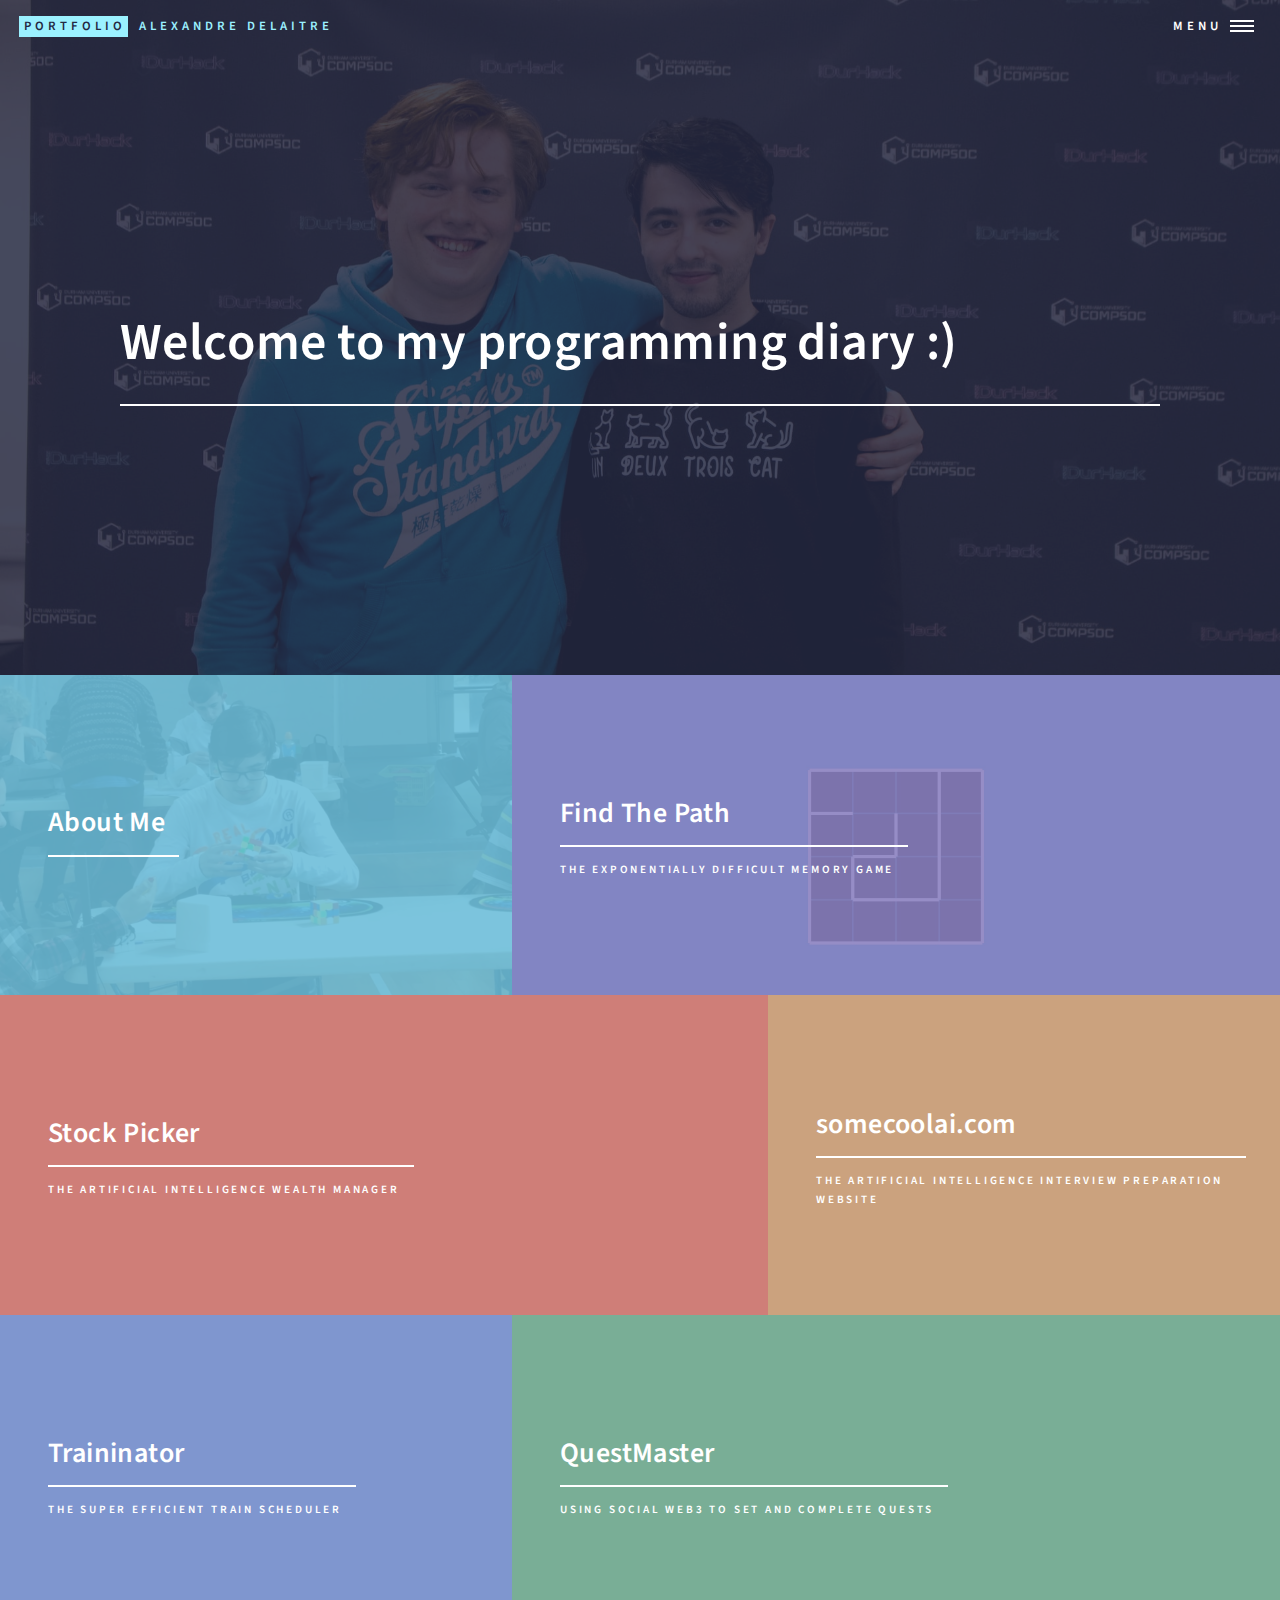
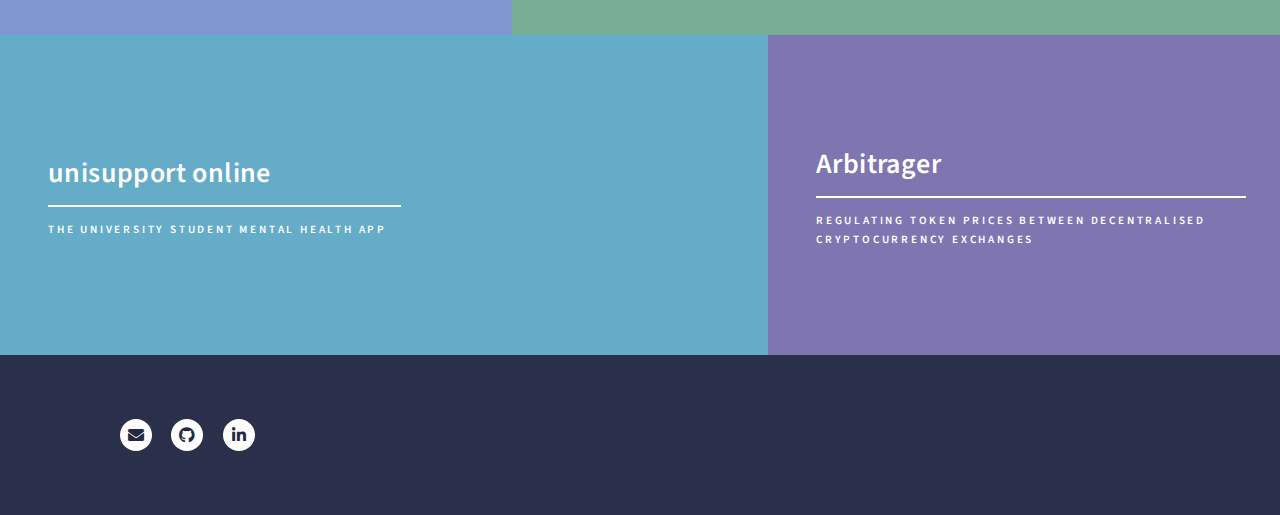
==== index.html @ cc560365 "website init" ====
<!DOCTYPE HTML>

<html>
	<head>
		<title>Alexandre Delaitre's Portfolio</title>
		<meta charset="utf-8" />
		<meta name="viewport" content="width=device-width, initial-scale=1, user-scalable=no" />
		<link rel="stylesheet" href="assets/css/main.css" />
		<noscript><link rel="stylesheet" href="assets/css/noscript.css" /></noscript>
	</head>
	<body class="is-preload">

		<!-- Wrapper -->
			<div id="wrapper">

				<!-- Header -->
					<header id="header" class="alt">
						<a href="index.html" class="logo"><strong>Portfolio</strong> <span>Alexandre Delaitre</span></a>
						<nav>
							<a href="#menu">Menu</a>
						</nav>
					</header>

				<!-- Menu -->
					<nav id="menu">
						<ul class="links">
							<li><a href="index.html">Home</a></li>
							<li><a href="aboutme.html">About Me</a></li>
							<li><a href="findthepath.html">Find The Path</a></li>
							<li><a href="stockpicker.html">Stock Picker</a></li>
							<li><a href="somecoolai.html">somecoolai.com</a></li>
							<li><a href="traininator.html">Traininator</a></li>
							<li><a href="questmaster.html">QuestMaster</a></li>
							<li><a href="unisupport.html">UniSupport Online</a></li>
							<li><a href="arbitrager.html">Arbitrager</a></li>
						</ul>
					</nav>

				<!-- Banner -->
					<section id="banner" class="major">
						<div class="inner">
							<header class="major">
								<h1>Welcome to my programming diary :)</h1>
							</header>

						</div>
					</section>

				<!-- Main -->
					<div id="main">

						<!-- One -->
							<section id="one" class="tiles">
								<article>
									<span class="image">
										<img src="images/solvecentre.png" alt="" />
									</span>
									<header class="major">
										<h3><a href="aboutme.html" class="link">About Me</a></h3>
									</header>
								</article>
								<article>
									<span class="image">
										<img src="images/findthepathlevel.JPG" alt="" />
									</span>
									<header class="major">
										<h3><a href="findthepath.html" class="link">Find The Path</a></h3>
										<p>The Exponentially Difficult Memory Game</p>
									</header>
								</article>
								<article>
									<span class="image">
										<img src="images/.jpg" alt="" />
									</span>
									<header class="major">
										<h3><a href=".html" class="link">Stock Picker</a></h3>
										<p>The Artificial Intelligence Wealth Manager</p>
									</header>
								</article>
								<article>
									<span class="image">
										<img src="images/.jpg" alt="" />
									</span>
									<header class="major">
										<h3><a href=".html" class="link">somecoolai.com</a></h3>
										<p>The Artificial Intelligence Interview Preparation Website</p>
									</header>
								</article>
								<article>
									<span class="image">
										<img src="images/.jpg" alt="" />
									</span>
									<header class="major">
										<h3><a href=".html" class="link">Traininator</a></h3>
										<p>The super efficient train scheduler</p>
									</header>
								</article>
								<article>
									<span class="image">
										<img src="images/.jpg" alt="" />
									</span>
									<header class="major">
										<h3><a href=".html" class="link">QuestMaster</a></h3>
										<p>Using Social Web3 to set and complete quests</p>
									</header>
								</article>
								<article>
									<span class="image">
										<img src="images/.jpg" alt="" />
									</span>
									<header class="major">
										<h3><a href=".html" class="link">unisupport online</a></h3>
										<p>The University Student Mental Health App</p>
									</header>
								</article>
								<article>
									<span class="image">
										<img src="images/.jpg" alt="" />
									</span>
									<header class="major">
										<h3><a href=".html" class="link">Arbitrager</a></h3>
										<p>Regulating token prices between decentralised Cryptocurrency exchanges</p>
									</header>
								</article>
							</section>




				<!-- Footer -->
					<footer id="footer">
						<div class="inner">
							<ul class="icons">
								<li><a href="mailto:delaitrealexandre04@gmail.com" class="icon solid alt fa-envelope"><span class="label">Email</span></a></li>
								<li><a href="https://www.github.com/alexandredelaitre" class="icon brands alt fa-github"><span class="label">GitHub</span></a></li>
								<li><a href="https://www.linkedin.com/in/alexandre-delaitre-a89839220/" class="icon brands alt fa-linkedin-in"><span class="label">LinkedIn</span></a></li>
							</ul>
						</div>
					</footer>

			</div>

		<!-- Scripts -->
			<script src="assets/js/jquery.min.js"></script>
			<script src="assets/js/jquery.scrolly.min.js"></script>
			<script src="assets/js/jquery.scrollex.min.js"></script>
			<script src="assets/js/browser.min.js"></script>
			<script src="assets/js/breakpoints.min.js"></script>
			<script src="assets/js/util.js"></script>
			<script src="assets/js/main.js"></script>

	</body>
</html>
---- assets/css/main.css ----
@import url(fontawesome-all.min.css);
@import url("https://fonts.googleapis.com/css?family=Source+Sans+Pro:300,300italic,600,600italic");

/*
	Forty by HTML5 UP
	html5up.net | @ajlkn
	Free for personal and commercial use under the CCA 3.0 license (html5up.net/license)
*/

html, body, div, span, applet, object,
iframe, h1, h2, h3, h4, h5, h6, p, blockquote,
pre, a, abbr, acronym, address, big, cite,
code, del, dfn, em, img, ins, kbd, q, s, samp,
small, strike, strong, sub, sup, tt, var, b,
u, i, center, dl, dt, dd, ol, ul, li, fieldset,
form, label, legend, table, caption, tbody,
tfoot, thead, tr, th, td, article, aside,
canvas, details, embed, figure, figcaption,
footer, header, hgroup, menu, nav, output, ruby,
section, summary, time, mark, audio, video {
	margin: 0;
	padding: 0;
	border: 0;
	font-size: 100%;
	font: inherit;
	vertical-align: baseline;}

article, aside, details, figcaption, figure,
footer, header, hgroup, menu, nav, section {
	display: block;}

body {
	line-height: 1;
}

ol, ul {
	list-style: none;
}

blockquote, q {
	quotes: none;
}

	blockquote:before, blockquote:after, q:before, q:after {
		content: '';
		content: none;
	}

table {
	border-collapse: collapse;
	border-spacing: 0;
}

body {
	-webkit-text-size-adjust: none;
}

mark {
	background-color: transparent;
	color: inherit;
}

input::-moz-focus-inner {
	border: 0;
	padding: 0;
}

input, select, textarea {
	-moz-appearance: none;
	-webkit-appearance: none;
	-ms-appearance: none;
	appearance: none;
}

/* Basic */

	@-ms-viewport {
		width: device-width;
	}

	body {
		-ms-overflow-style: scrollbar;
	}

	@media screen and (max-width: 480px) {

		html, body {
			min-width: 320px;
		}

	}

	html {
		box-sizing: border-box;
	}

	*, *:before, *:after {
		box-sizing: inherit;
	}

	body {
		background: #242943;
	}

		body.is-preload *, body.is-preload *:before, body.is-preload *:after {
			-moz-animation: none !important;
			-webkit-animation: none !important;
			-ms-animation: none !important;
			animation: none !important;
			-moz-transition: none !important;
			-webkit-transition: none !important;
			-ms-transition: none !important;
			transition: none !important;
		}

/* Type */

	body, input, select, textarea {
		color: #ffffff;
		font-family: "Source Sans Pro", Helvetica, sans-serif;
		font-size: 17pt;
		font-weight: 300;
		letter-spacing: 0.025em;
		line-height: 1.65;
	}

		@media screen and (max-width: 1680px) {

			body, input, select, textarea {
				font-size: 14pt;
			}

		}

		@media screen and (max-width: 1280px) {

			body, input, select, textarea {
				font-size: 12pt;
			}

		}

		@media screen and (max-width: 360px) {

			body, input, select, textarea {
				font-size: 11pt;
			}

		}

	a {
		-moz-transition: color 0.2s ease-in-out, border-bottom-color 0.2s ease-in-out;
		-webkit-transition: color 0.2s ease-in-out, border-bottom-color 0.2s ease-in-out;
		-ms-transition: color 0.2s ease-in-out, border-bottom-color 0.2s ease-in-out;
		transition: color 0.2s ease-in-out, border-bottom-color 0.2s ease-in-out;
		border-bottom: dotted 1px;
		color: inherit;
		text-decoration: none;
	}

		a:hover {
			border-bottom-color: transparent;
			color: #9bf1ff !important;
		}

		a:active {
			color: #53e3fb !important;
		}

	strong, b {
		color: #ffffff;
		font-weight: 600;
	}

	em, i {
		font-style: italic;
	}

	p {
		margin: 0 0 2em 0;
	}

	h1, h2, h3, h4, h5, h6 {
		color: #ffffff;
		font-weight: 600;
		line-height: 1.65;
		margin: 0 0 1em 0;
	}

		h1 a, h2 a, h3 a, h4 a, h5 a, h6 a {
			color: inherit;
			border-bottom: 0;
		}

	h1 {
		font-size: 2.5em;
	}

	h2 {
		font-size: 1.75em;
	}

	h3 {
		font-size: 1.35em;
	}

	h4 {
		font-size: 1.1em;
	}

	h5 {
		font-size: 0.9em;
	}

	h6 {
		font-size: 0.7em;
	}

	@media screen and (max-width: 736px) {

		h1 {
			font-size: 2em;
		}

		h2 {
			font-size: 1.5em;
		}

		h3 {
			font-size: 1.25em;
		}

	}

	sub {
		font-size: 0.8em;
		position: relative;
		top: 0.5em;
	}

	sup {
		font-size: 0.8em;
		position: relative;
		top: -0.5em;
	}

	blockquote {
		border-left: solid 4px rgba(212, 212, 255, 0.1);
		font-style: italic;
		margin: 0 0 2em 0;
		padding: 0.5em 0 0.5em 2em;
	}

	code {
		background: rgba(212, 212, 255, 0.035);
		font-family: "Courier New", monospace;
		font-size: 0.9em;
		margin: 0 0.25em;
		padding: 0.25em 0.65em;
	}

	pre {
		-webkit-overflow-scrolling: touch;
		font-family: "Courier New", monospace;
		font-size: 0.9em;
		margin: 0 0 2em 0;
	}

		pre code {
			display: block;
			line-height: 1.75;
			padding: 1em 1.5em;
			overflow-x: auto;
		}

	hr {
		border: 0;
		border-bottom: solid 1px rgba(212, 212, 255, 0.1);
		margin: 2em 0;
	}

		hr.major {
			margin: 3em 0;
		}

	.align-left {
		text-align: left;
	}

	.align-center {
		text-align: center;
	}

	.align-right {
		text-align: right;
	}

/* Row */

	.row {
		display: flex;
		flex-wrap: wrap;
		box-sizing: border-box;
		align-items: stretch;
	}

		.row > * {
			box-sizing: border-box;
		}

		.row.gtr-uniform > * > :last-child {
			margin-bottom: 0;
		}

		.row.aln-left {
			justify-content: flex-start;
		}

		.row.aln-center {
			justify-content: center;
		}

		.row.aln-right {
			justify-content: flex-end;
		}

		.row.aln-top {
			align-items: flex-start;
		}

		.row.aln-middle {
			align-items: center;
		}

		.row.aln-bottom {
			align-items: flex-end;
		}

		.row > .imp {
			order: -1;
		}

		.row > .col-1 {
			width: 8.33333%;
		}

		.row > .off-1 {
			margin-left: 8.33333%;
		}

		.row > .col-2 {
			width: 16.66667%;
		}

		.row > .off-2 {
			margin-left: 16.66667%;
		}

		.row > .col-3 {
			width: 25%;
		}

		.row > .off-3 {
			margin-left: 25%;
		}

		.row > .col-4 {
			width: 33.33333%;
		}

		.row > .off-4 {
			margin-left: 33.33333%;
		}

		.row > .col-5 {
			width: 41.66667%;
		}

		.row > .off-5 {
			margin-left: 41.66667%;
		}

		.row > .col-6 {
			width: 50%;
		}

		.row > .off-6 {
			margin-left: 50%;
		}

		.row > .col-7 {
			width: 58.33333%;
		}

		.row > .off-7 {
			margin-left: 58.33333%;
		}

		.row > .col-8 {
			width: 66.66667%;
		}

		.row > .off-8 {
			margin-left: 66.66667%;
		}

		.row > .col-9 {
			width: 75%;
		}

		.row > .off-9 {
			margin-left: 75%;
		}

		.row > .col-10 {
			width: 83.33333%;
		}

		.row > .off-10 {
			margin-left: 83.33333%;
		}

		.row > .col-11 {
			width: 91.66667%;
		}

		.row > .off-11 {
			margin-left: 91.66667%;
		}

		.row > .col-12 {
			width: 100%;
		}

		.row > .off-12 {
			margin-left: 100%;
		}

		.row.gtr-0 {
			margin-top: 0;
			margin-left: 0em;
		}

			.row.gtr-0 > * {
				padding: 0 0 0 0em;
			}

			.row.gtr-0.gtr-uniform {
				margin-top: 0em;
			}

				.row.gtr-0.gtr-uniform > * {
					padding-top: 0em;
				}

		.row.gtr-25 {
			margin-top: 0;
			margin-left: -0.5em;
		}

			.row.gtr-25 > * {
				padding: 0 0 0 0.5em;
			}

			.row.gtr-25.gtr-uniform {
				margin-top: -0.5em;
			}

				.row.gtr-25.gtr-uniform > * {
					padding-top: 0.5em;
				}

		.row.gtr-50 {
			margin-top: 0;
			margin-left: -1em;
		}

			.row.gtr-50 > * {
				padding: 0 0 0 1em;
			}

			.row.gtr-50.gtr-uniform {
				margin-top: -1em;
			}

				.row.gtr-50.gtr-uniform > * {
					padding-top: 1em;
				}

		.row {
			margin-top: 0;
			margin-left: -2em;
		}

			.row > * {
				padding: 0 0 0 2em;
			}

			.row.gtr-uniform {
				margin-top: -2em;
			}

				.row.gtr-uniform > * {
					padding-top: 2em;
				}

		.row.gtr-150 {
			margin-top: 0;
			margin-left: -3em;
		}

			.row.gtr-150 > * {
				padding: 0 0 0 3em;
			}

			.row.gtr-150.gtr-uniform {
				margin-top: -3em;
			}

				.row.gtr-150.gtr-uniform > * {
					padding-top: 3em;
				}

		.row.gtr-200 {
			margin-top: 0;
			margin-left: -4em;
		}

			.row.gtr-200 > * {
				padding: 0 0 0 4em;
			}

			.row.gtr-200.gtr-uniform {
				margin-top: -4em;
			}

				.row.gtr-200.gtr-uniform > * {
					padding-top: 4em;
				}

		@media screen and (max-width: 1680px) {

			.row {
				display: flex;
				flex-wrap: wrap;
				box-sizing: border-box;
				align-items: stretch;
			}

				.row > * {
					box-sizing: border-box;
				}

				.row.gtr-uniform > * > :last-child {
					margin-bottom: 0;
				}

				.row.aln-left {
					justify-content: flex-start;
				}

				.row.aln-center {
					justify-content: center;
				}

				.row.aln-right {
					justify-content: flex-end;
				}

				.row.aln-top {
					align-items: flex-start;
				}

				.row.aln-middle {
					align-items: center;
				}

				.row.aln-bottom {
					align-items: flex-end;
				}

				.row > .imp-xlarge {
					order: -1;
				}

				.row > .col-1-xlarge {
					width: 8.33333%;
				}

				.row > .off-1-xlarge {
					margin-left: 8.33333%;
				}

				.row > .col-2-xlarge {
					width: 16.66667%;
				}

				.row > .off-2-xlarge {
					margin-left: 16.66667%;
				}

				.row > .col-3-xlarge {
					width: 25%;
				}

				.row > .off-3-xlarge {
					margin-left: 25%;
				}

				.row > .col-4-xlarge {
					width: 33.33333%;
				}

				.row > .off-4-xlarge {
					margin-left: 33.33333%;
				}

				.row > .col-5-xlarge {
					width: 41.66667%;
				}

				.row > .off-5-xlarge {
					margin-left: 41.66667%;
				}

				.row > .col-6-xlarge {
					width: 50%;
				}

				.row > .off-6-xlarge {
					margin-left: 50%;
				}

				.row > .col-7-xlarge {
					width: 58.33333%;
				}

				.row > .off-7-xlarge {
					margin-left: 58.33333%;
				}

				.row > .col-8-xlarge {
					width: 66.66667%;
				}

				.row > .off-8-xlarge {
					margin-left: 66.66667%;
				}

				.row > .col-9-xlarge {
					width: 75%;
				}

				.row > .off-9-xlarge {
					margin-left: 75%;
				}

				.row > .col-10-xlarge {
					width: 83.33333%;
				}

				.row > .off-10-xlarge {
					margin-left: 83.33333%;
				}

				.row > .col-11-xlarge {
					width: 91.66667%;
				}

				.row > .off-11-xlarge {
					margin-left: 91.66667%;
				}

				.row > .col-12-xlarge {
					width: 100%;
				}

				.row > .off-12-xlarge {
					margin-left: 100%;
				}

				.row.gtr-0 {
					margin-top: 0;
					margin-left: 0em;
				}

					.row.gtr-0 > * {
						padding: 0 0 0 0em;
					}

					.row.gtr-0.gtr-uniform {
						margin-top: 0em;
					}

						.row.gtr-0.gtr-uniform > * {
							padding-top: 0em;
						}

				.row.gtr-25 {
					margin-top: 0;
					margin-left: -0.5em;
				}

					.row.gtr-25 > * {
						padding: 0 0 0 0.5em;
					}

					.row.gtr-25.gtr-uniform {
						margin-top: -0.5em;
					}

						.row.gtr-25.gtr-uniform > * {
							padding-top: 0.5em;
						}

				.row.gtr-50 {
					margin-top: 0;
					margin-left: -1em;
				}

					.row.gtr-50 > * {
						padding: 0 0 0 1em;
					}

					.row.gtr-50.gtr-uniform {
						margin-top: -1em;
					}

						.row.gtr-50.gtr-uniform > * {
							padding-top: 1em;
						}

				.row {
					margin-top: 0;
					margin-left: -2em;
				}

					.row > * {
						padding: 0 0 0 2em;
					}

					.row.gtr-uniform {
						margin-top: -2em;
					}

						.row.gtr-uniform > * {
							padding-top: 2em;
						}

				.row.gtr-150 {
					margin-top: 0;
					margin-left: -3em;
				}

					.row.gtr-150 > * {
						padding: 0 0 0 3em;
					}

					.row.gtr-150.gtr-uniform {
						margin-top: -3em;
					}

						.row.gtr-150.gtr-uniform > * {
							padding-top: 3em;
						}

				.row.gtr-200 {
					margin-top: 0;
					margin-left: -4em;
				}

					.row.gtr-200 > * {
						padding: 0 0 0 4em;
					}

					.row.gtr-200.gtr-uniform {
						margin-top: -4em;
					}

						.row.gtr-200.gtr-uniform > * {
							padding-top: 4em;
						}

		}

		@media screen and (max-width: 1280px) {

			.row {
				display: flex;
				flex-wrap: wrap;
				box-sizing: border-box;
				align-items: stretch;
			}

				.row > * {
					box-sizing: border-box;
				}

				.row.gtr-uniform > * > :last-child {
					margin-bottom: 0;
				}

				.row.aln-left {
					justify-content: flex-start;
				}

				.row.aln-center {
					justify-content: center;
				}

				.row.aln-right {
					justify-content: flex-end;
				}

				.row.aln-top {
					align-items: flex-start;
				}

				.row.aln-middle {
					align-items: center;
				}

				.row.aln-bottom {
					align-items: flex-end;
				}

				.row > .imp-large {
					order: -1;
				}

				.row > .col-1-large {
					width: 8.33333%;
				}

				.row > .off-1-large {
					margin-left: 8.33333%;
				}

				.row > .col-2-large {
					width: 16.66667%;
				}

				.row > .off-2-large {
					margin-left: 16.66667%;
				}

				.row > .col-3-large {
					width: 25%;
				}

				.row > .off-3-large {
					margin-left: 25%;
				}

				.row > .col-4-large {
					width: 33.33333%;
				}

				.row > .off-4-large {
					margin-left: 33.33333%;
				}

				.row > .col-5-large {
					width: 41.66667%;
				}

				.row > .off-5-large {
					margin-left: 41.66667%;
				}

				.row > .col-6-large {
					width: 50%;
				}

				.row > .off-6-large {
					margin-left: 50%;
				}

				.row > .col-7-large {
					width: 58.33333%;
				}

				.row > .off-7-large {
					margin-left: 58.33333%;
				}

				.row > .col-8-large {
					width: 66.66667%;
				}

				.row > .off-8-large {
					margin-left: 66.66667%;
				}

				.row > .col-9-large {
					width: 75%;
				}

				.row > .off-9-large {
					margin-left: 75%;
				}

				.row > .col-10-large {
					width: 83.33333%;
				}

				.row > .off-10-large {
					margin-left: 83.33333%;
				}

				.row > .col-11-large {
					width: 91.66667%;
				}

				.row > .off-11-large {
					margin-left: 91.66667%;
				}

				.row > .col-12-large {
					width: 100%;
				}

				.row > .off-12-large {
					margin-left: 100%;
				}

				.row.gtr-0 {
					margin-top: 0;
					margin-left: 0em;
				}

					.row.gtr-0 > * {
						padding: 0 0 0 0em;
					}

					.row.gtr-0.gtr-uniform {
						margin-top: 0em;
					}

						.row.gtr-0.gtr-uniform > * {
							padding-top: 0em;
						}

				.row.gtr-25 {
					margin-top: 0;
					margin-left: -0.375em;
				}

					.row.gtr-25 > * {
						padding: 0 0 0 0.375em;
					}

					.row.gtr-25.gtr-uniform {
						margin-top: -0.375em;
					}

						.row.gtr-25.gtr-uniform > * {
							padding-top: 0.375em;
						}

				.row.gtr-50 {
					margin-top: 0;
					margin-left: -0.75em;
				}

					.row.gtr-50 > * {
						padding: 0 0 0 0.75em;
					}

					.row.gtr-50.gtr-uniform {
						margin-top: -0.75em;
					}

						.row.gtr-50.gtr-uniform > * {
							padding-top: 0.75em;
						}

				.row {
					margin-top: 0;
					margin-left: -1.5em;
				}

					.row > * {
						padding: 0 0 0 1.5em;
					}

					.row.gtr-uniform {
						margin-top: -1.5em;
					}

						.row.gtr-uniform > * {
							padding-top: 1.5em;
						}

				.row.gtr-150 {
					margin-top: 0;
					margin-left: -2.25em;
				}

					.row.gtr-150 > * {
						padding: 0 0 0 2.25em;
					}

					.row.gtr-150.gtr-uniform {
						margin-top: -2.25em;
					}

						.row.gtr-150.gtr-uniform > * {
							padding-top: 2.25em;
						}

				.row.gtr-200 {
					margin-top: 0;
					margin-left: -3em;
				}

					.row.gtr-200 > * {
						padding: 0 0 0 3em;
					}

					.row.gtr-200.gtr-uniform {
						margin-top: -3em;
					}

						.row.gtr-200.gtr-uniform > * {
							padding-top: 3em;
						}

		}

		@media screen and (max-width: 980px) {

			.row {
				display: flex;
				flex-wrap: wrap;
				box-sizing: border-box;
				align-items: stretch;
			}

				.row > * {
					box-sizing: border-box;
				}

				.row.gtr-uniform > * > :last-child {
					margin-bottom: 0;
				}

				.row.aln-left {
					justify-content: flex-start;
				}

				.row.aln-center {
					justify-content: center;
				}

				.row.aln-right {
					justify-content: flex-end;
				}

				.row.aln-top {
					align-items: flex-start;
				}

				.row.aln-middle {
					align-items: center;
				}

				.row.aln-bottom {
					align-items: flex-end;
				}

				.row > .imp-medium {
					order: -1;
				}

				.row > .col-1-medium {
					width: 8.33333%;
				}

				.row > .off-1-medium {
					margin-left: 8.33333%;
				}

				.row > .col-2-medium {
					width: 16.66667%;
				}

				.row > .off-2-medium {
					margin-left: 16.66667%;
				}

				.row > .col-3-medium {
					width: 25%;
				}

				.row > .off-3-medium {
					margin-left: 25%;
				}

				.row > .col-4-medium {
					width: 33.33333%;
				}

				.row > .off-4-medium {
					margin-left: 33.33333%;
				}

				.row > .col-5-medium {
					width: 41.66667%;
				}

				.row > .off-5-medium {
					margin-left: 41.66667%;
				}

				.row > .col-6-medium {
					width: 50%;
				}

				.row > .off-6-medium {
					margin-left: 50%;
				}

				.row > .col-7-medium {
					width: 58.33333%;
				}

				.row > .off-7-medium {
					margin-left: 58.33333%;
				}

				.row > .col-8-medium {
					width: 66.66667%;
				}

				.row > .off-8-medium {
					margin-left: 66.66667%;
				}

				.row > .col-9-medium {
					width: 75%;
				}

				.row > .off-9-medium {
					margin-left: 75%;
				}

				.row > .col-10-medium {
					width: 83.33333%;
				}

				.row > .off-10-medium {
					margin-left: 83.33333%;
				}

				.row > .col-11-medium {
					width: 91.66667%;
				}

				.row > .off-11-medium {
					margin-left: 91.66667%;
				}

				.row > .col-12-medium {
					width: 100%;
				}

				.row > .off-12-medium {
					margin-left: 100%;
				}

				.row.gtr-0 {
					margin-top: 0;
					margin-left: 0em;
				}

					.row.gtr-0 > * {
						padding: 0 0 0 0em;
					}

					.row.gtr-0.gtr-uniform {
						margin-top: 0em;
					}

						.row.gtr-0.gtr-uniform > * {
							padding-top: 0em;
						}

				.row.gtr-25 {
					margin-top: 0;
					margin-left: -0.375em;
				}

					.row.gtr-25 > * {
						padding: 0 0 0 0.375em;
					}

					.row.gtr-25.gtr-uniform {
						margin-top: -0.375em;
					}

						.row.gtr-25.gtr-uniform > * {
							padding-top: 0.375em;
						}

				.row.gtr-50 {
					margin-top: 0;
					margin-left: -0.75em;
				}

					.row.gtr-50 > * {
						padding: 0 0 0 0.75em;
					}

					.row.gtr-50.gtr-uniform {
						margin-top: -0.75em;
					}

						.row.gtr-50.gtr-uniform > * {
							padding-top: 0.75em;
						}

				.row {
					margin-top: 0;
					margin-left: -1.5em;
				}

					.row > * {
						padding: 0 0 0 1.5em;
					}

					.row.gtr-uniform {
						margin-top: -1.5em;
					}

						.row.gtr-uniform > * {
							padding-top: 1.5em;
						}

				.row.gtr-150 {
					margin-top: 0;
					margin-left: -2.25em;
				}

					.row.gtr-150 > * {
						padding: 0 0 0 2.25em;
					}

					.row.gtr-150.gtr-uniform {
						margin-top: -2.25em;
					}

						.row.gtr-150.gtr-uniform > * {
							padding-top: 2.25em;
						}

				.row.gtr-200 {
					margin-top: 0;
					margin-left: -3em;
				}

					.row.gtr-200 > * {
						padding: 0 0 0 3em;
					}

					.row.gtr-200.gtr-uniform {
						margin-top: -3em;
					}

						.row.gtr-200.gtr-uniform > * {
							padding-top: 3em;
						}

		}

		@media screen and (max-width: 736px) {

			.row {
				display: flex;
				flex-wrap: wrap;
				box-sizing: border-box;
				align-items: stretch;
			}

				.row > * {
					box-sizing: border-box;
				}

				.row.gtr-uniform > * > :last-child {
					margin-bottom: 0;
				}

				.row.aln-left {
					justify-content: flex-start;
				}

				.row.aln-center {
					justify-content: center;
				}

				.row.aln-right {
					justify-content: flex-end;
				}

				.row.aln-top {
					align-items: flex-start;
				}

				.row.aln-middle {
					align-items: center;
				}

				.row.aln-bottom {
					align-items: flex-end;
				}

				.row > .imp-small {
					order: -1;
				}

				.row > .col-1-small {
					width: 8.33333%;
				}

				.row > .off-1-small {
					margin-left: 8.33333%;
				}

				.row > .col-2-small {
					width: 16.66667%;
				}

				.row > .off-2-small {
					margin-left: 16.66667%;
				}

				.row > .col-3-small {
					width: 25%;
				}

				.row > .off-3-small {
					margin-left: 25%;
				}

				.row > .col-4-small {
					width: 33.33333%;
				}

				.row > .off-4-small {
					margin-left: 33.33333%;
				}

				.row > .col-5-small {
					width: 41.66667%;
				}

				.row > .off-5-small {
					margin-left: 41.66667%;
				}

				.row > .col-6-small {
					width: 50%;
				}

				.row > .off-6-small {
					margin-left: 50%;
				}

				.row > .col-7-small {
					width: 58.33333%;
				}

				.row > .off-7-small {
					margin-left: 58.33333%;
				}

				.row > .col-8-small {
					width: 66.66667%;
				}

				.row > .off-8-small {
					margin-left: 66.66667%;
				}

				.row > .col-9-small {
					width: 75%;
				}

				.row > .off-9-small {
					margin-left: 75%;
				}

				.row > .col-10-small {
					width: 83.33333%;
				}

				.row > .off-10-small {
					margin-left: 83.33333%;
				}

				.row > .col-11-small {
					width: 91.66667%;
				}

				.row > .off-11-small {
					margin-left: 91.66667%;
				}

				.row > .col-12-small {
					width: 100%;
				}

				.row > .off-12-small {
					margin-left: 100%;
				}

				.row.gtr-0 {
					margin-top: 0;
					margin-left: 0em;
				}

					.row.gtr-0 > * {
						padding: 0 0 0 0em;
					}

					.row.gtr-0.gtr-uniform {
						margin-top: 0em;
					}

						.row.gtr-0.gtr-uniform > * {
							padding-top: 0em;
						}

				.row.gtr-25 {
					margin-top: 0;
					margin-left: -0.3125em;
				}

					.row.gtr-25 > * {
						padding: 0 0 0 0.3125em;
					}

					.row.gtr-25.gtr-uniform {
						margin-top: -0.3125em;
					}

						.row.gtr-25.gtr-uniform > * {
							padding-top: 0.3125em;
						}

				.row.gtr-50 {
					margin-top: 0;
					margin-left: -0.625em;
				}

					.row.gtr-50 > * {
						padding: 0 0 0 0.625em;
					}

					.row.gtr-50.gtr-uniform {
						margin-top: -0.625em;
					}

						.row.gtr-50.gtr-uniform > * {
							padding-top: 0.625em;
						}

				.row {
					margin-top: 0;
					margin-left: -1.25em;
				}

					.row > * {
						padding: 0 0 0 1.25em;
					}

					.row.gtr-uniform {
						margin-top: -1.25em;
					}

						.row.gtr-uniform > * {
							padding-top: 1.25em;
						}

				.row.gtr-150 {
					margin-top: 0;
					margin-left: -1.875em;
				}

					.row.gtr-150 > * {
						padding: 0 0 0 1.875em;
					}

					.row.gtr-150.gtr-uniform {
						margin-top: -1.875em;
					}

						.row.gtr-150.gtr-uniform > * {
							padding-top: 1.875em;
						}

				.row.gtr-200 {
					margin-top: 0;
					margin-left: -2.5em;
				}

					.row.gtr-200 > * {
						padding: 0 0 0 2.5em;
					}

					.row.gtr-200.gtr-uniform {
						margin-top: -2.5em;
					}

						.row.gtr-200.gtr-uniform > * {
							padding-top: 2.5em;
						}

		}

		@media screen and (max-width: 480px) {

			.row {
				display: flex;
				flex-wrap: wrap;
				box-sizing: border-box;
				align-items: stretch;
			}

				.row > * {
					box-sizing: border-box;
				}

				.row.gtr-uniform > * > :last-child {
					margin-bottom: 0;
				}

				.row.aln-left {
					justify-content: flex-start;
				}

				.row.aln-center {
					justify-content: center;
				}

				.row.aln-right {
					justify-content: flex-end;
				}

				.row.aln-top {
					align-items: flex-start;
				}

				.row.aln-middle {
					align-items: center;
				}

				.row.aln-bottom {
					align-items: flex-end;
				}

				.row > .imp-xsmall {
					order: -1;
				}

				.row > .col-1-xsmall {
					width: 8.33333%;
				}

				.row > .off-1-xsmall {
					margin-left: 8.33333%;
				}

				.row > .col-2-xsmall {
					width: 16.66667%;
				}

				.row > .off-2-xsmall {
					margin-left: 16.66667%;
				}

				.row > .col-3-xsmall {
					width: 25%;
				}

				.row > .off-3-xsmall {
					margin-left: 25%;
				}

				.row > .col-4-xsmall {
					width: 33.33333%;
				}

				.row > .off-4-xsmall {
					margin-left: 33.33333%;
				}

				.row > .col-5-xsmall {
					width: 41.66667%;
				}

				.row > .off-5-xsmall {
					margin-left: 41.66667%;
				}

				.row > .col-6-xsmall {
					width: 50%;
				}

				.row > .off-6-xsmall {
					margin-left: 50%;
				}

				.row > .col-7-xsmall {
					width: 58.33333%;
				}

				.row > .off-7-xsmall {
					margin-left: 58.33333%;
				}

				.row > .col-8-xsmall {
					width: 66.66667%;
				}

				.row > .off-8-xsmall {
					margin-left: 66.66667%;
				}

				.row > .col-9-xsmall {
					width: 75%;
				}

				.row > .off-9-xsmall {
					margin-left: 75%;
				}

				.row > .col-10-xsmall {
					width: 83.33333%;
				}

				.row > .off-10-xsmall {
					margin-left: 83.33333%;
				}

				.row > .col-11-xsmall {
					width: 91.66667%;
				}

				.row > .off-11-xsmall {
					margin-left: 91.66667%;
				}

				.row > .col-12-xsmall {
					width: 100%;
				}

				.row > .off-12-xsmall {
					margin-left: 100%;
				}

				.row.gtr-0 {
					margin-top: 0;
					margin-left: 0em;
				}

					.row.gtr-0 > * {
						padding: 0 0 0 0em;
					}

					.row.gtr-0.gtr-uniform {
						margin-top: 0em;
					}

						.row.gtr-0.gtr-uniform > * {
							padding-top: 0em;
						}

				.row.gtr-25 {
					margin-top: 0;
					margin-left: -0.3125em;
				}

					.row.gtr-25 > * {
						padding: 0 0 0 0.3125em;
					}

					.row.gtr-25.gtr-uniform {
						margin-top: -0.3125em;
					}

						.row.gtr-25.gtr-uniform > * {
							padding-top: 0.3125em;
						}

				.row.gtr-50 {
					margin-top: 0;
					margin-left: -0.625em;
				}

					.row.gtr-50 > * {
						padding: 0 0 0 0.625em;
					}

					.row.gtr-50.gtr-uniform {
						margin-top: -0.625em;
					}

						.row.gtr-50.gtr-uniform > * {
							padding-top: 0.625em;
						}

				.row {
					margin-top: 0;
					margin-left: -1.25em;
				}

					.row > * {
						padding: 0 0 0 1.25em;
					}

					.row.gtr-uniform {
						margin-top: -1.25em;
					}

						.row.gtr-uniform > * {
							padding-top: 1.25em;
						}

				.row.gtr-150 {
					margin-top: 0;
					margin-left: -1.875em;
				}

					.row.gtr-150 > * {
						padding: 0 0 0 1.875em;
					}

					.row.gtr-150.gtr-uniform {
						margin-top: -1.875em;
					}

						.row.gtr-150.gtr-uniform > * {
							padding-top: 1.875em;
						}

				.row.gtr-200 {
					margin-top: 0;
					margin-left: -2.5em;
				}

					.row.gtr-200 > * {
						padding: 0 0 0 2.5em;
					}

					.row.gtr-200.gtr-uniform {
						margin-top: -2.5em;
					}

						.row.gtr-200.gtr-uniform > * {
							padding-top: 2.5em;
						}

		}

/* Section/Article */

	section.special, article.special {
		text-align: center;
	}

	header.major {
		width: -moz-max-content;
		width: -webkit-max-content;
		width: -ms-max-content;
		width: max-content;
		margin-bottom: 2em;
	}

		header.major > :first-child {
			margin-bottom: 0;
			width: calc(100% + 0.5em);
		}

			header.major > :first-child:after {
				content: '';
				background-color: #ffffff;
				display: block;
				height: 2px;
				margin: 0.325em 0 0.5em 0;
				width: 100%;
			}

		header.major > p {
			font-size: 0.7em;
			font-weight: 600;
			letter-spacing: 0.25em;
			margin-bottom: 0;
			text-transform: uppercase;
		}

		body.is-ie header.major > :first-child:after {
			max-width: 9em;
		}

		body.is-ie header.major > h1:after {
			max-width: 100% !important;
		}

	@media screen and (max-width: 736px) {

		header.major > p br {
			display: none;
		}

	}

/* Form */

	form {
		margin: 0 0 2em 0;
	}

		form > :last-child {
			margin-bottom: 0;
		}

		form > .fields {
			display: -moz-flex;
			display: -webkit-flex;
			display: -ms-flex;
			display: flex;
			-moz-flex-wrap: wrap;
			-webkit-flex-wrap: wrap;
			-ms-flex-wrap: wrap;
			flex-wrap: wrap;
			width: calc(100% + 3em);
			margin: -1.5em 0 2em -1.5em;
		}

			form > .fields > .field {
				-moz-flex-grow: 0;
				-webkit-flex-grow: 0;
				-ms-flex-grow: 0;
				flex-grow: 0;
				-moz-flex-shrink: 0;
				-webkit-flex-shrink: 0;
				-ms-flex-shrink: 0;
				flex-shrink: 0;
				padding: 1.5em 0 0 1.5em;
				width: calc(100% - 1.5em);
			}

				form > .fields > .field.half {
					width: calc(50% - 0.75em);
				}

				form > .fields > .field.third {
					width: calc(100%/3 - 0.5em);
				}

				form > .fields > .field.quarter {
					width: calc(25% - 0.375em);
				}

		@media screen and (max-width: 480px) {

			form > .fields {
				width: calc(100% + 3em);
				margin: -1.5em 0 2em -1.5em;
			}

				form > .fields > .field {
					padding: 1.5em 0 0 1.5em;
					width: calc(100% - 1.5em);
				}

					form > .fields > .field.half {
						width: calc(100% - 1.5em);
					}

					form > .fields > .field.third {
						width: calc(100% - 1.5em);
					}

					form > .fields > .field.quarter {
						width: calc(100% - 1.5em);
					}

		}

	label {
		color: #ffffff;
		display: block;
		font-size: 0.8em;
		font-weight: 600;
		letter-spacing: 0.25em;
		margin: 0 0 1em 0;
		text-transform: uppercase;
	}

	input[type="text"],
	input[type="password"],
	input[type="email"],
	input[type="tel"],
	input[type="search"],
	input[type="url"],
	select,
	textarea {
		-moz-appearance: none;
		-webkit-appearance: none;
		-ms-appearance: none;
		appearance: none;
		background: rgba(212, 212, 255, 0.035);
		border: none;
		border-radius: 0;
		color: inherit;
		display: block;
		outline: 0;
		padding: 0 1em;
		text-decoration: none;
		width: 100%;
	}

		input[type="text"]:invalid,
		input[type="password"]:invalid,
		input[type="email"]:invalid,
		input[type="tel"]:invalid,
		input[type="search"]:invalid,
		input[type="url"]:invalid,
		select:invalid,
		textarea:invalid {
			box-shadow: none;
		}

		input[type="text"]:focus,
		input[type="password"]:focus,
		input[type="email"]:focus,
		input[type="tel"]:focus,
		input[type="search"]:focus,
		input[type="url"]:focus,
		select:focus,
		textarea:focus {
			border-color: #9bf1ff;
			box-shadow: 0 0 0 2px #9bf1ff;
		}

	select {
		background-image: url("data:image/svg+xml;charset=utf8,%3Csvg xmlns='http://www.w3.org/2000/svg' width='40' height='40' preserveAspectRatio='none' viewBox='0 0 40 40'%3E%3Cpath d='M9.4,12.3l10.4,10.4l10.4-10.4c0.2-0.2,0.5-0.4,0.9-0.4c0.3,0,0.6,0.1,0.9,0.4l3.3,3.3c0.2,0.2,0.4,0.5,0.4,0.9 c0,0.4-0.1,0.6-0.4,0.9L20.7,31.9c-0.2,0.2-0.5,0.4-0.9,0.4c-0.3,0-0.6-0.1-0.9-0.4L4.3,17.3c-0.2-0.2-0.4-0.5-0.4-0.9 c0-0.4,0.1-0.6,0.4-0.9l3.3-3.3c0.2-0.2,0.5-0.4,0.9-0.4S9.1,12.1,9.4,12.3z' fill='rgba(212, 212, 255, 0.1)' /%3E%3C/svg%3E");
		background-size: 1.25rem;
		background-repeat: no-repeat;
		background-position: calc(100% - 1rem) center;
		height: 2.75em;
		padding-right: 2.75em;
		text-overflow: ellipsis;
	}

		select option {
			color: #ffffff;
			background: #242943;
		}

		select:focus::-ms-value {
			background-color: transparent;
		}

		select::-ms-expand {
			display: none;
		}

	input[type="text"],
	input[type="password"],
	input[type="email"],
	input[type="tel"],
	input[type="search"],
	input[type="url"],
	select {
		height: 2.75em;
	}

	textarea {
		padding: 0.75em 1em;
	}

	input[type="checkbox"],
	input[type="radio"] {
		-moz-appearance: none;
		-webkit-appearance: none;
		-ms-appearance: none;
		appearance: none;
		display: block;
		float: left;
		margin-right: -2em;
		opacity: 0;
		width: 1em;
		z-index: -1;
	}

		input[type="checkbox"] + label,
		input[type="radio"] + label {
			text-decoration: none;
			color: #ffffff;
			cursor: pointer;
			display: inline-block;
			font-weight: 300;
			padding-left: 2.65em;
			padding-right: 0.75em;
			position: relative;
		}

			input[type="checkbox"] + label:before,
			input[type="radio"] + label:before {
				-moz-osx-font-smoothing: grayscale;
				-webkit-font-smoothing: antialiased;
				display: inline-block;
				font-style: normal;
				font-variant: normal;
				text-rendering: auto;
				line-height: 1;
				text-transform: none !important;
				font-family: 'Font Awesome 5 Free';
				font-weight: 900;
			}

			input[type="checkbox"] + label:before,
			input[type="radio"] + label:before {
				background: rgba(212, 212, 255, 0.035);
				content: '';
				display: inline-block;
				font-size: 0.8em;
				height: 2.0625em;
				left: 0;
				letter-spacing: 0;
				line-height: 2.0625em;
				position: absolute;
				text-align: center;
				top: 0;
				width: 2.0625em;
			}

		input[type="checkbox"]:checked + label:before,
		input[type="radio"]:checked + label:before {
			background: #ffffff;
			border-color: #9bf1ff;
			content: '\f00c';
			color: #242943;
		}

		input[type="checkbox"]:focus + label:before,
		input[type="radio"]:focus + label:before {
			box-shadow: 0 0 0 2px #9bf1ff;
		}

	input[type="radio"] + label:before {
		border-radius: 100%;
	}

	::-webkit-input-placeholder {
		color: rgba(244, 244, 255, 0.2) !important;
		opacity: 1.0;
	}

	:-moz-placeholder {
		color: rgba(244, 244, 255, 0.2) !important;
		opacity: 1.0;
	}

	::-moz-placeholder {
		color: rgba(244, 244, 255, 0.2) !important;
		opacity: 1.0;
	}

	:-ms-input-placeholder {
		color: rgba(244, 244, 255, 0.2) !important;
		opacity: 1.0;
	}

/* Box */

	.box {
		border: solid 1px rgba(212, 212, 255, 0.1);
		margin-bottom: 2em;
		padding: 1.5em;
	}

		.box > :last-child,
		.box > :last-child > :last-child,
		.box > :last-child > :last-child > :last-child {
			margin-bottom: 0;
		}

		.box.alt {
			border: 0;
			border-radius: 0;
			padding: 0;
		}

/* Icon */

	.icon {
		text-decoration: none;
		border-bottom: none;
		position: relative;
	}

		.icon:before {
			-moz-osx-font-smoothing: grayscale;
			-webkit-font-smoothing: antialiased;
			display: inline-block;
			font-style: normal;
			font-variant: normal;
			text-rendering: auto;
			line-height: 1;
			text-transform: none !important;
			font-family: 'Font Awesome 5 Free';
			font-weight: 400;
		}

		.icon > .label {
			display: none;
		}

		.icon:before {
			line-height: inherit;
		}

		.icon.solid:before {
			font-weight: 900;
		}

		.icon.brands:before {
			font-family: 'Font Awesome 5 Brands';
		}

		.icon.alt:before {
			background-color: #ffffff;
			border-radius: 100%;
			color: #242943;
			display: inline-block;
			height: 2em;
			line-height: 2em;
			text-align: center;
			width: 2em;
		}

	a.icon.alt:before {
		-moz-transition: background-color 0.2s ease-in-out;
		-webkit-transition: background-color 0.2s ease-in-out;
		-ms-transition: background-color 0.2s ease-in-out;
		transition: background-color 0.2s ease-in-out;
	}

	a.icon.alt:hover:before {
		background-color: #6fc3df;
	}

	a.icon.alt:active:before {
		background-color: #37a6cb;
	}

/* Image */

	.image {
		border: 0;
		display: inline-block;
		position: relative;
	}

		.image img {
			display: block;
		}

		.image.left, .image.right {
			max-width: 30%;
		}

			.image.left img, .image.right img {
				width: 100%;
			}

		.image.left {
			float: left;
			margin: 0 1.5em 1.25em 0;
			top: 0.25em;
		}

		.image.right {
			float: right;
			margin: 0 0 1.25em 1.5em;
			top: 0.25em;
		}

		.image.fit {
			display: block;
			margin: 0 0 2em 0;
			width: 100%;
		}

			.image.fit img {
				width: 100%;
			}

		.image.main {
			display: block;
			margin: 2.5em 0;
			width: 100%;
		}

			.image.main img {
				width: 100%;
			}

			@media screen and (max-width: 736px) {

				.image.main {
					margin: 1.5em 0;
				}

			}

/* List */

	ol {
		list-style: decimal;
		margin: 0 0 2em 0;
		padding-left: 1.25em;
	}

		ol li {
			padding-left: 0.25em;
		}

	ul {
		list-style: disc;
		margin: 0 0 2em 0;
		padding-left: 1em;
	}

		ul li {
			padding-left: 0.5em;
		}

		ul.alt {
			list-style: none;
			padding-left: 0;
		}

			ul.alt li {
				border-top: solid 1px rgba(212, 212, 255, 0.1);
				padding: 0.5em 0;
			}

				ul.alt li:first-child {
					border-top: 0;
					padding-top: 0;
				}

	dl {
		margin: 0 0 2em 0;
	}

		dl dt {
			display: block;
			font-weight: 600;
			margin: 0 0 1em 0;
		}

		dl dd {
			margin-left: 2em;
		}

/* Actions */

	ul.actions {
		display: -moz-flex;
		display: -webkit-flex;
		display: -ms-flex;
		display: flex;
		cursor: default;
		list-style: none;
		margin-left: -1em;
		padding-left: 0;
	}

		ul.actions li {
			padding: 0 0 0 1em;
			vertical-align: middle;
		}

		ul.actions.special {
			-moz-justify-content: center;
			-webkit-justify-content: center;
			-ms-justify-content: center;
			justify-content: center;
			width: 100%;
			margin-left: 0;
		}

			ul.actions.special li:first-child {
				padding-left: 0;
			}

		ul.actions.stacked {
			-moz-flex-direction: column;
			-webkit-flex-direction: column;
			-ms-flex-direction: column;
			flex-direction: column;
			margin-left: 0;
		}

			ul.actions.stacked li {
				padding: 1.3em 0 0 0;
			}

				ul.actions.stacked li:first-child {
					padding-top: 0;
				}

		ul.actions.fit {
			width: calc(100% + 1em);
		}

			ul.actions.fit li {
				-moz-flex-grow: 1;
				-webkit-flex-grow: 1;
				-ms-flex-grow: 1;
				flex-grow: 1;
				-moz-flex-shrink: 1;
				-webkit-flex-shrink: 1;
				-ms-flex-shrink: 1;
				flex-shrink: 1;
				width: 100%;
			}

				ul.actions.fit li > * {
					width: 100%;
				}

			ul.actions.fit.stacked {
				width: 100%;
			}

/* Icons */

	ul.icons {
		cursor: default;
		list-style: none;
		padding-left: 0;
	}

		ul.icons li {
			display: inline-block;
			padding: 0 1em 0 0;
		}

			ul.icons li:last-child {
				padding-right: 0;
			}

		@media screen and (max-width: 736px) {

			ul.icons li {
				padding: 0 0.75em 0 0;
			}

		}

/* Pagination */

	ul.pagination {
		cursor: default;
		list-style: none;
		padding-left: 0;
	}

		ul.pagination li {
			display: inline-block;
			padding-left: 0;
			vertical-align: middle;
		}

			ul.pagination li > .page {
				-moz-transition: background-color 0.2s ease-in-out, color 0.2s ease-in-out;
				-webkit-transition: background-color 0.2s ease-in-out, color 0.2s ease-in-out;
				-ms-transition: background-color 0.2s ease-in-out, color 0.2s ease-in-out;
				transition: background-color 0.2s ease-in-out, color 0.2s ease-in-out;
				border-bottom: 0;
				display: inline-block;
				font-size: 0.8em;
				font-weight: 600;
				height: 1.5em;
				line-height: 1.5em;
				margin: 0 0.125em;
				min-width: 1.5em;
				padding: 0 0.5em;
				text-align: center;
			}

				ul.pagination li > .page.active {
					background-color: #ffffff;
					color: #242943;
				}

					ul.pagination li > .page.active:hover {
						background-color: #9bf1ff;
						color: #242943 !important;
					}

					ul.pagination li > .page.active:active {
						background-color: #53e3fb;
					}

			ul.pagination li:first-child {
				padding-right: 0.75em;
			}

			ul.pagination li:last-child {
				padding-left: 0.75em;
			}

		@media screen and (max-width: 480px) {

			ul.pagination li:nth-child(n+2):nth-last-child(n+2) {
				display: none;
			}

			ul.pagination li:first-child {
				padding-right: 0;
			}

		}

/* Table */

	.table-wrapper {
		-webkit-overflow-scrolling: touch;
		overflow-x: auto;
	}

	table {
		margin: 0 0 2em 0;
		width: 100%;
	}

		table tbody tr {
			border: solid 1px rgba(212, 212, 255, 0.1);
			border-left: 0;
			border-right: 0;
		}

			table tbody tr:nth-child(2n + 1) {
				background-color: rgba(212, 212, 255, 0.035);
			}

		table td {
			padding: 0.75em 0.75em;
		}

		table th {
			color: #ffffff;
			font-size: 0.9em;
			font-weight: 600;
			padding: 0 0.75em 0.75em 0.75em;
			text-align: left;
		}

		table thead {
			border-bottom: solid 2px rgba(212, 212, 255, 0.1);
		}

		table tfoot {
			border-top: solid 2px rgba(212, 212, 255, 0.1);
		}

		table.alt {
			border-collapse: separate;
		}

			table.alt tbody tr td {
				border: solid 1px rgba(212, 212, 255, 0.1);
				border-left-width: 0;
				border-top-width: 0;
			}

				table.alt tbody tr td:first-child {
					border-left-width: 1px;
				}

			table.alt tbody tr:first-child td {
				border-top-width: 1px;
			}

			table.alt thead {
				border-bottom: 0;
			}

			table.alt tfoot {
				border-top: 0;
			}

/* Button */

	input[type="submit"],
	input[type="reset"],
	input[type="button"],
	button,
	.button {
		-moz-appearance: none;
		-webkit-appearance: none;
		-ms-appearance: none;
		appearance: none;
		-moz-transition: background-color 0.2s ease-in-out, box-shadow 0.2s ease-in-out, color 0.2s ease-in-out;
		-webkit-transition: background-color 0.2s ease-in-out, box-shadow 0.2s ease-in-out, color 0.2s ease-in-out;
		-ms-transition: background-color 0.2s ease-in-out, box-shadow 0.2s ease-in-out, color 0.2s ease-in-out;
		transition: background-color 0.2s ease-in-out, box-shadow 0.2s ease-in-out, color 0.2s ease-in-out;
		background-color: transparent;
		border: 0;
		border-radius: 0;
		box-shadow: inset 0 0 0 2px #ffffff;
		color: #ffffff;
		cursor: pointer;
		display: inline-block;
		font-size: 0.8em;
		font-weight: 600;
		height: 3.5em;
		letter-spacing: 0.25em;
		line-height: 3.5em;
		padding: 0 1.75em;
		text-align: center;
		text-decoration: none;
		text-transform: uppercase;
		white-space: nowrap;
	}

		input[type="submit"]:hover, input[type="submit"]:active,
		input[type="reset"]:hover,
		input[type="reset"]:active,
		input[type="button"]:hover,
		input[type="button"]:active,
		button:hover,
		button:active,
		.button:hover,
		.button:active {
			box-shadow: inset 0 0 0 2px #9bf1ff;
			color: #9bf1ff;
		}

		input[type="submit"]:active,
		input[type="reset"]:active,
		input[type="button"]:active,
		button:active,
		.button:active {
			background-color: rgba(155, 241, 255, 0.1);
			box-shadow: inset 0 0 0 2px #53e3fb;
			color: #53e3fb;
		}

		input[type="submit"].icon:before,
		input[type="reset"].icon:before,
		input[type="button"].icon:before,
		button.icon:before,
		.button.icon:before {
			margin-right: 0.5em;
		}

		input[type="submit"].fit,
		input[type="reset"].fit,
		input[type="button"].fit,
		button.fit,
		.button.fit {
			width: 100%;
		}

		input[type="submit"].small,
		input[type="reset"].small,
		input[type="button"].small,
		button.small,
		.button.small {
			font-size: 0.6em;
		}

		input[type="submit"].large,
		input[type="reset"].large,
		input[type="button"].large,
		button.large,
		.button.large {
			font-size: 1.25em;
			height: 3em;
			line-height: 3em;
		}

		input[type="submit"].next,
		input[type="reset"].next,
		input[type="button"].next,
		button.next,
		.button.next {
			padding-right: 4.5em;
			position: relative;
		}

			input[type="submit"].next:before, input[type="submit"].next:after,
			input[type="reset"].next:before,
			input[type="reset"].next:after,
			input[type="button"].next:before,
			input[type="button"].next:after,
			button.next:before,
			button.next:after,
			.button.next:before,
			.button.next:after {
				-moz-transition: opacity 0.2s ease-in-out;
				-webkit-transition: opacity 0.2s ease-in-out;
				-ms-transition: opacity 0.2s ease-in-out;
				transition: opacity 0.2s ease-in-out;
				background-position: center right;
				background-repeat: no-repeat;
				background-size: 36px 24px;
				content: '';
				display: block;
				height: 100%;
				position: absolute;
				right: 1.5em;
				top: 0;
				vertical-align: middle;
				width: 36px;
			}

			input[type="submit"].next:before,
			input[type="reset"].next:before,
			input[type="button"].next:before,
			button.next:before,
			.button.next:before {
				background-image: url("data:image/svg+xml;charset=utf8,%3Csvg xmlns='http://www.w3.org/2000/svg' xmlns:xlink='http://www.w3.org/1999/xlink' width='36px' height='24px' viewBox='0 0 36 24' zoomAndPan='disable'%3E%3Cstyle%3Eline %7B stroke: %23ffffff%3B stroke-width: 2px%3B %7D%3C/style%3E%3Cline x1='0' y1='12' x2='34' y2='12' /%3E%3Cline x1='25' y1='4' x2='34' y2='12.5' /%3E%3Cline x1='25' y1='20' x2='34' y2='11.5' /%3E%3C/svg%3E");
			}

			input[type="submit"].next:after,
			input[type="reset"].next:after,
			input[type="button"].next:after,
			button.next:after,
			.button.next:after {
				background-image: url("data:image/svg+xml;charset=utf8,%3Csvg xmlns='http://www.w3.org/2000/svg' xmlns:xlink='http://www.w3.org/1999/xlink' width='36px' height='24px' viewBox='0 0 36 24' zoomAndPan='disable'%3E%3Cstyle%3Eline %7B stroke: %239bf1ff%3B stroke-width: 2px%3B %7D%3C/style%3E%3Cline x1='0' y1='12' x2='34' y2='12' /%3E%3Cline x1='25' y1='4' x2='34' y2='12.5' /%3E%3Cline x1='25' y1='20' x2='34' y2='11.5' /%3E%3C/svg%3E");
				opacity: 0;
				z-index: 1;
			}

			input[type="submit"].next:hover:after, input[type="submit"].next:active:after,
			input[type="reset"].next:hover:after,
			input[type="reset"].next:active:after,
			input[type="button"].next:hover:after,
			input[type="button"].next:active:after,
			button.next:hover:after,
			button.next:active:after,
			.button.next:hover:after,
			.button.next:active:after {
				opacity: 1;
			}

			@media screen and (max-width: 1280px) {

				input[type="submit"].next,
				input[type="reset"].next,
				input[type="button"].next,
				button.next,
				.button.next {
					padding-right: 5em;
				}

			}

		input[type="submit"].primary,
		input[type="reset"].primary,
		input[type="button"].primary,
		button.primary,
		.button.primary {
			background-color: #ffffff;
			box-shadow: none;
			color: #242943;
		}

			input[type="submit"].primary:hover, input[type="submit"].primary:active,
			input[type="reset"].primary:hover,
			input[type="reset"].primary:active,
			input[type="button"].primary:hover,
			input[type="button"].primary:active,
			button.primary:hover,
			button.primary:active,
			.button.primary:hover,
			.button.primary:active {
				background-color: #9bf1ff;
				color: #242943 !important;
			}

			input[type="submit"].primary:active,
			input[type="reset"].primary:active,
			input[type="button"].primary:active,
			button.primary:active,
			.button.primary:active {
				background-color: #53e3fb;
			}

		input[type="submit"].disabled, input[type="submit"]:disabled,
		input[type="reset"].disabled,
		input[type="reset"]:disabled,
		input[type="button"].disabled,
		input[type="button"]:disabled,
		button.disabled,
		button:disabled,
		.button.disabled,
		.button:disabled {
			pointer-events: none;
			cursor: default;
			opacity: 0.25;
		}

/* Tiles */

	.tiles {
		display: -moz-flex;
		display: -webkit-flex;
		display: -ms-flex;
		display: flex;
		-moz-flex-wrap: wrap;
		-webkit-flex-wrap: wrap;
		-ms-flex-wrap: wrap;
		flex-wrap: wrap;
		border-top: 0 !important;
	}

		.tiles + * {
			border-top: 0 !important;
		}

		.tiles article {
			-moz-align-items: center;
			-webkit-align-items: center;
			-ms-align-items: center;
			align-items: center;
			display: -moz-flex;
			display: -webkit-flex;
			display: -ms-flex;
			display: flex;
			-moz-transition: -moz-transform 0.25s ease, opacity 0.25s ease, -moz-filter 1s ease, -webkit-filter 1s ease;
			-webkit-transition: -webkit-transform 0.25s ease, opacity 0.25s ease, -webkit-filter 1s ease, -webkit-filter 1s ease;
			-ms-transition: -ms-transform 0.25s ease, opacity 0.25s ease, -ms-filter 1s ease, -webkit-filter 1s ease;
			transition: transform 0.25s ease, opacity 0.25s ease, filter 1s ease, -webkit-filter 1s ease;
			padding: 4em 4em 2em 4em ;
			background-position: center;
			background-repeat: no-repeat;
			background-size: cover;
			cursor: default;
			height: 40vh;
			max-height: 40em;
			min-height: 23em;
			overflow: hidden;
			position: relative;
			width: 40%;
		}

			.tiles article .image {
				display: none;
			}

			.tiles article header {
				position: relative;
				z-index: 3;
			}

			.tiles article h3 {
				font-size: 1.75em;
			}

				.tiles article h3 a:hover {
					color: inherit !important;
				}

			.tiles article .link.primary {
				border: 0;
				height: 100%;
				left: 0;
				position: absolute;
				top: 0;
				width: 100%;
				z-index: 4;
			}

			.tiles article:before {
				-moz-transition: opacity 0.5s ease;
				-webkit-transition: opacity 0.5s ease;
				-ms-transition: opacity 0.5s ease;
				transition: opacity 0.5s ease;
				bottom: 0;
				content: '';
				display: block;
				height: 100%;
				left: 0;
				opacity: 0.85;
				position: absolute;
				width: 100%;
				z-index: 2;
			}

			.tiles article:after {
				background-color: rgba(36, 41, 67, 0.25);
				content: '';
				display: block;
				height: 100%;
				left: 0;
				position: absolute;
				top: 0;
				width: 100%;
				z-index: 1;
			}

			.tiles article:hover:before {
				opacity: 0;
			}

			.tiles article.is-transitioning {
				-moz-transform: scale(0.95);
				-webkit-transform: scale(0.95);
				-ms-transform: scale(0.95);
				transform: scale(0.95);
				-moz-filter: blur(0.5em);
				-webkit-filter: blur(0.5em);
				-ms-filter: blur(0.5em);
				filter: blur(0.5em);
				opacity: 0;
			}

			.tiles article:nth-child(4n - 1), .tiles article:nth-child(4n - 2) {
				width: 60%;
			}

			.tiles article:nth-child(6n - 5):before {
				background-color: #6fc3df;
			}

			.tiles article:nth-child(6n - 4):before {
				background-color: #8d82c4;
			}

			.tiles article:nth-child(6n - 3):before {
				background-color: #ec8d81;
			}

			.tiles article:nth-child(6n - 2):before {
				background-color: #e7b788;
			}

			.tiles article:nth-child(6n - 1):before {
				background-color: #8ea9e8;
			}

			.tiles article:nth-child(6n):before {
				background-color: #87c5a4;
			}

		@media screen and (max-width: 1280px) {

			.tiles article {
				padding: 4em 3em 2em 3em ;
				height: 30vh;
				max-height: 30em;
				min-height: 20em;
			}

		}

		@media screen and (max-width: 980px) {

			.tiles article {
				width: 50% !important;
			}

		}

		@media screen and (max-width: 736px) {

			.tiles article {
				padding: 3em 1.5em 1em 1.5em ;
				height: 16em;
				max-height: none;
				min-height: 0;
			}

				.tiles article h3 {
					font-size: 1.5em;
				}

		}

		@media screen and (max-width: 480px) {

			.tiles {
				display: block;
			}

				.tiles article {
					height: 20em;
					width: 100% !important;
				}

		}

/* Contact Method */

	.contact-method {
		margin: 0 0 2em 0;
		padding-left: 3.25em;
		position: relative;
	}

		.contact-method .icon {
			left: 0;
			position: absolute;
			top: 0;
		}

		.contact-method h3 {
			margin: 0 0 0.5em 0;
		}

/* Spotlights */

	.spotlights {
		border-top: 0 !important;
	}

		.spotlights + * {
			border-top: 0 !important;
		}

		.spotlights > section {
			display: -moz-flex;
			display: -webkit-flex;
			display: -ms-flex;
			display: flex;
			-moz-flex-direction: row;
			-webkit-flex-direction: row;
			-ms-flex-direction: row;
			flex-direction: row;
			background-color: #2e3450;
		}

			.spotlights > section > .image {
				background-position: center center;
				background-size: cover;
				border-radius: 0;
				display: block;
				position: relative;
				width: 30%;
			}

				.spotlights > section > .image img {
					border-radius: 0;
					display: block;
					width: 100%;
				}

				.spotlights > section > .image:before {
					background: rgba(36, 41, 67, 0.9);
					content: '';
					display: block;
					height: 100%;
					left: 0;
					opacity: 0;
					position: absolute;
					top: 0;
					width: 100%;
				}

			.spotlights > section > .content {
				display: -moz-flex;
				display: -webkit-flex;
				display: -ms-flex;
				display: flex;
				-moz-flex-direction: column;
				-webkit-flex-direction: column;
				-ms-flex-direction: column;
				flex-direction: column;
				-moz-justify-content: center;
				-webkit-justify-content: center;
				-ms-justify-content: center;
				justify-content: center;
				-moz-align-items: center;
				-webkit-align-items: center;
				-ms-align-items: center;
				align-items: center;
				padding: 2em 3em 0.1em 3em ;
				width: 70%;
			}

				.spotlights > section > .content > .inner {
					margin: 0 auto;
					max-width: 100%;
					width: 65em;
				}

			.spotlights > section:nth-child(2n) {
				-moz-flex-direction: row-reverse;
				-webkit-flex-direction: row-reverse;
				-ms-flex-direction: row-reverse;
				flex-direction: row-reverse;
				background-color: #333856;
			}

				.spotlights > section:nth-child(2n) > .content {
					-moz-align-items: -moz-flex-end;
					-webkit-align-items: -webkit-flex-end;
					-ms-align-items: -ms-flex-end;
					align-items: flex-end;
				}

		@media screen and (max-width: 1680px) {

			.spotlights > section > .image {
				width: 40%;
			}

			.spotlights > section > .content {
				width: 60%;
			}

		}

		@media screen and (max-width: 1280px) {

			.spotlights > section > .image {
				width: 45%;
			}

			.spotlights > section > .content {
				width: 55%;
			}

		}

		@media screen and (max-width: 980px) {

			.spotlights > section {
				display: block;
			}

				.spotlights > section > .image {
					width: 100%;
				}

				.spotlights > section > .content {
					padding: 4em 3em 2em 3em ;
					width: 100%;
				}

		}

		@media screen and (max-width: 736px) {

			.spotlights > section > .content {
				padding: 3em 1.5em 1em 1.5em ;
			}

		}

/* Header */

	@-moz-keyframes reveal-header {
		0% {
			top: -4em;
			opacity: 0;
		}

		100% {
			top: 0;
			opacity: 1;
		}
	}

	@-webkit-keyframes reveal-header {
		0% {
			top: -4em;
			opacity: 0;
		}

		100% {
			top: 0;
			opacity: 1;
		}
	}

	@-ms-keyframes reveal-header {
		0% {
			top: -4em;
			opacity: 0;
		}

		100% {
			top: 0;
			opacity: 1;
		}
	}

	@keyframes reveal-header {
		0% {
			top: -4em;
			opacity: 0;
		}

		100% {
			top: 0;
			opacity: 1;
		}
	}

	#header {
		display: -moz-flex;
		display: -webkit-flex;
		display: -ms-flex;
		display: flex;
		background-color: #2a2f4a;
		box-shadow: 0 0 0.25em 0 rgba(0, 0, 0, 0.15);
		cursor: default;
		font-weight: 600;
		height: 3.25em;
		left: 0;
		letter-spacing: 0.25em;
		line-height: 3.25em;
		margin: 0;
		position: fixed;
		text-transform: uppercase;
		top: 0;
		width: 100%;
		z-index: 10000;
	}

		#header .logo {
			border: 0;
			display: inline-block;
			font-size: 0.8em;
			height: inherit;
			line-height: inherit;
			padding: 0 1.5em;
		}

			#header .logo strong {
				-moz-transition: background-color 0.2s ease-in-out, color 0.2s ease-in-out;
				-webkit-transition: background-color 0.2s ease-in-out, color 0.2s ease-in-out;
				-ms-transition: background-color 0.2s ease-in-out, color 0.2s ease-in-out;
				transition: background-color 0.2s ease-in-out, color 0.2s ease-in-out;
				background-color: #ffffff;
				color: #242943;
				display: inline-block;
				line-height: 1.65em;
				margin-right: 0.325em;
				padding: 0 0.125em 0 0.375em;
			}

			#header .logo:hover strong {
				background-color: #9bf1ff;
			}

			#header .logo:active strong {
				background-color: #53e3fb;
			}

		#header nav {
			display: -moz-flex;
			display: -webkit-flex;
			display: -ms-flex;
			display: flex;
			-moz-justify-content: -moz-flex-end;
			-webkit-justify-content: -webkit-flex-end;
			-ms-justify-content: -ms-flex-end;
			justify-content: flex-end;
			-moz-flex-grow: 1;
			-webkit-flex-grow: 1;
			-ms-flex-grow: 1;
			flex-grow: 1;
			height: inherit;
			line-height: inherit;
		}

			#header nav a {
				border: 0;
				display: block;
				font-size: 0.8em;
				height: inherit;
				line-height: inherit;
				padding: 0 0.75em;
				position: relative;
				vertical-align: middle;
			}

				#header nav a:last-child {
					padding-right: 1.5em;
				}

				#header nav a[href="#menu"] {
					padding-right: 3.325em !important;
				}

					#header nav a[href="#menu"]:before, #header nav a[href="#menu"]:after {
						background-image: url("data:image/svg+xml;charset=utf8,%3Csvg xmlns='http://www.w3.org/2000/svg' width='24' height='32' viewBox='0 0 24 32' preserveAspectRatio='none'%3E%3Cstyle%3Eline %7B stroke-width: 2px%3B stroke: %23ffffff%3B %7D%3C/style%3E%3Cline x1='0' y1='11' x2='24' y2='11' /%3E%3Cline x1='0' y1='21' x2='24' y2='21' /%3E%3Cline x1='0' y1='16' x2='24' y2='16' /%3E%3C/svg%3E");
						background-position: center;
						background-repeat: no-repeat;
						background-size: 24px 32px;
						content: '';
						display: block;
						height: 100%;
						position: absolute;
						right: 1.5em;
						top: 0;
						vertical-align: middle;
						width: 24px;
					}

					#header nav a[href="#menu"]:after {
						-moz-transition: opacity 0.2s ease-in-out;
						-webkit-transition: opacity 0.2s ease-in-out;
						-ms-transition: opacity 0.2s ease-in-out;
						transition: opacity 0.2s ease-in-out;
						background-image: url("data:image/svg+xml;charset=utf8,%3Csvg xmlns='http://www.w3.org/2000/svg' width='24' height='32' viewBox='0 0 24 32' preserveAspectRatio='none'%3E%3Cstyle%3Eline %7B stroke-width: 2px%3B stroke: %239bf1ff%3B %7D%3C/style%3E%3Cline x1='0' y1='11' x2='24' y2='11' /%3E%3Cline x1='0' y1='21' x2='24' y2='21' /%3E%3Cline x1='0' y1='16' x2='24' y2='16' /%3E%3C/svg%3E");
						opacity: 0;
						z-index: 1;
					}

					#header nav a[href="#menu"]:hover:after, #header nav a[href="#menu"]:active:after {
						opacity: 1;
					}

					#header nav a[href="#menu"]:last-child {
						padding-right: 3.875em !important;
					}

						#header nav a[href="#menu"]:last-child:before, #header nav a[href="#menu"]:last-child:after {
							right: 2em;
						}

		#header.reveal {
			-moz-animation: reveal-header 0.35s ease;
			-webkit-animation: reveal-header 0.35s ease;
			-ms-animation: reveal-header 0.35s ease;
			animation: reveal-header 0.35s ease;
		}

		#header.alt {
			-moz-transition: opacity 2.5s ease;
			-webkit-transition: opacity 2.5s ease;
			-ms-transition: opacity 2.5s ease;
			transition: opacity 2.5s ease;
			-moz-transition-delay: 0.75s;
			-webkit-transition-delay: 0.75s;
			-ms-transition-delay: 0.75s;
			transition-delay: 0.75s;
			-moz-animation: none;
			-webkit-animation: none;
			-ms-animation: none;
			animation: none;
			background-color: transparent;
			box-shadow: none;
			position: absolute;
		}

			#header.alt.style1 .logo strong {
				color: #6fc3df;
			}

			#header.alt.style2 .logo strong {
				color: #8d82c4;
			}

			#header.alt.style3 .logo strong {
				color: #ec8d81;
			}

			#header.alt.style4 .logo strong {
				color: #e7b788;
			}

			#header.alt.style5 .logo strong {
				color: #8ea9e8;
			}

			#header.alt.style6 .logo strong {
				color: #87c5a4;
			}

		body.is-preload #header.alt {
			opacity: 0;
		}

		@media screen and (max-width: 1680px) {

			#header nav a[href="#menu"] {
				padding-right: 3.75em !important;
			}

				#header nav a[href="#menu"]:last-child {
					padding-right: 4.25em !important;
				}

		}

		@media screen and (max-width: 1280px) {

			#header nav a[href="#menu"] {
				padding-right: 4em !important;
			}

				#header nav a[href="#menu"]:last-child {
					padding-right: 4.5em !important;
				}

		}

		@media screen and (max-width: 736px) {

			#header {
				height: 2.75em;
				line-height: 2.75em;
			}

				#header .logo {
					padding: 0 1em;
				}

				#header nav a {
					padding: 0 0.5em;
				}

					#header nav a:last-child {
						padding-right: 1em;
					}

					#header nav a[href="#menu"] {
						padding-right: 3.25em !important;
					}

						#header nav a[href="#menu"]:before, #header nav a[href="#menu"]:after {
							right: 0.75em;
						}

						#header nav a[href="#menu"]:last-child {
							padding-right: 4em !important;
						}

							#header nav a[href="#menu"]:last-child:before, #header nav a[href="#menu"]:last-child:after {
								right: 1.5em;
							}

		}

		@media screen and (max-width: 480px) {

			#header .logo span {
				display: none;
			}

			#header nav a[href="#menu"] {
				overflow: hidden;
				padding-right: 0 !important;
				text-indent: 5em;
				white-space: nowrap;
				width: 5em;
			}

				#header nav a[href="#menu"]:before, #header nav a[href="#menu"]:after {
					right: 0;
					width: inherit;
				}

				#header nav a[href="#menu"]:last-child:before, #header nav a[href="#menu"]:last-child:after {
					width: 4em;
					right: 0;
				}

		}

/* Banner */

	#banner {
		-moz-align-items: center;
		-webkit-align-items: center;
		-ms-align-items: center;
		align-items: center;
		background-image: url("../../images/alexandryan.jpg");
		display: -moz-flex;
		display: -webkit-flex;
		display: -ms-flex;
		display: flex;
		padding: 6em 0 2em 0 ;
		background-attachment: fixed;
		background-position: center;
		background-repeat: no-repeat;
		background-size: cover;
		border-bottom: 0 !important;
		cursor: default;
		height: 60vh;
		margin-bottom: -3.25em;
		max-height: 32em;
		min-height: 22em;
		position: relative;
		top: -3.25em;
	}

		#banner:after {
			-moz-transition: opacity 2.5s ease;
			-webkit-transition: opacity 2.5s ease;
			-ms-transition: opacity 2.5s ease;
			transition: opacity 2.5s ease;
			-moz-transition-delay: 0.75s;
			-webkit-transition-delay: 0.75s;
			-ms-transition-delay: 0.75s;
			transition-delay: 0.75s;
			pointer-events: none;
			background-color: #242943;
			content: '';
			display: block;
			height: 100%;
			left: 0;
			opacity: 0.85;
			position: absolute;
			top: 0;
			width: 100%;
			z-index: 1;
		}

		#banner h1 {
			font-size: 3.25em;
		}

		#banner > .inner {
			-moz-transition: opacity 1.5s ease, -moz-transform 0.5s ease-out, -moz-filter 0.5s ease, -webkit-filter 0.5s ease;
			-webkit-transition: opacity 1.5s ease, -webkit-transform 0.5s ease-out, -webkit-filter 0.5s ease, -webkit-filter 0.5s ease;
			-ms-transition: opacity 1.5s ease, -ms-transform 0.5s ease-out, -ms-filter 0.5s ease, -webkit-filter 0.5s ease;
			transition: opacity 1.5s ease, transform 0.5s ease-out, filter 0.5s ease, -webkit-filter 0.5s ease;
			padding: 0 !important;
			position: relative;
			z-index: 2;
		}

			#banner > .inner .image {
				display: none;
			}

			#banner > .inner header {
				width: auto;
			}

				#banner > .inner header > :first-child {
					width: auto;
				}

					#banner > .inner header > :first-child:after {
						max-width: 100%;
					}

			#banner > .inner .content {
				display: -moz-flex;
				display: -webkit-flex;
				display: -ms-flex;
				display: flex;
				-moz-align-items: center;
				-webkit-align-items: center;
				-ms-align-items: center;
				align-items: center;
				margin: 0 0 2em 0;
			}

				#banner > .inner .content > * {
					margin-right: 1.5em;
					margin-bottom: 0;
				}

				#banner > .inner .content > :last-child {
					margin-right: 0;
				}

				#banner > .inner .content p {
					font-size: 0.7em;
					font-weight: 600;
					letter-spacing: 0.25em;
					text-transform: uppercase;
				}

		#banner.major {
			height: 75vh;
			min-height: 30em;
			max-height: 50em;
		}

			#banner.major.alt {
				opacity: 0.75;
			}

		#banner.style1:after {
			background-color: #6fc3df;
		}

		#banner.style2:after {
			background-color: #8d82c4;
		}

		#banner.style3:after {
			background-color: #ec8d81;
		}

		#banner.style4:after {
			background-color: #e7b788;
		}

		#banner.style5:after {
			background-color: #8ea9e8;
		}

		#banner.style6:after {
			background-color: #87c5a4;
		}

		body.is-preload #banner:after {
			opacity: 1.0;
		}

		body.is-preload #banner > .inner {
			-moz-filter: blur(0.125em);
			-webkit-filter: blur(0.125em);
			-ms-filter: blur(0.125em);
			filter: blur(0.125em);
			-moz-transform: translateX(-0.5em);
			-webkit-transform: translateX(-0.5em);
			-ms-transform: translateX(-0.5em);
			transform: translateX(-0.5em);
			opacity: 0;
		}

		@media screen and (max-width: 1280px) {

			#banner {
				background-attachment: scroll;
			}

		}

		@media screen and (max-width: 736px) {

			#banner {
				padding: 5em 0 1em 0 ;
				height: auto;
				margin-bottom: -2.75em;
				max-height: none;
				min-height: 0;
				top: -2.75em;
			}

				#banner h1 {
					font-size: 2em;
				}

				#banner > .inner .content {
					display: block;
				}

					#banner > .inner .content > * {
						margin-right: 0;
						margin-bottom: 2em;
					}

				#banner.major {
					height: auto;
					min-height: 0;
					max-height: none;
				}

		}

		@media screen and (max-width: 480px) {

			#banner {
				padding: 6em 0 2em 0 ;
			}

				#banner > .inner .content p br {
					display: none;
				}

				#banner.major {
					padding: 8em 0 4em 0 ;
				}

		}

/* Main */

	#main {
		background-color: #2a2f4a;
	}

		#main > * {
			border-top: solid 1px rgba(212, 212, 255, 0.1);
		}

			#main > *:first-child {
				border-top: 0;
			}

			#main > * > .inner {
				padding: 4em 0 2em 0 ;
				margin: 0 auto;
				max-width: 65em;
				width: calc(100% - 6em);
			}

				@media screen and (max-width: 736px) {

					#main > * > .inner {
						padding: 3em 0 1em 0 ;
						width: calc(100% - 3em);
					}

				}

		#main.alt {
			background-color: transparent;
			border-bottom: solid 1px rgba(212, 212, 255, 0.1);
		}

/* Contact */

	#contact {
		border-bottom: solid 1px rgba(212, 212, 255, 0.1);
		overflow-x: hidden;
	}

		#contact > .inner {
			display: -moz-flex;
			display: -webkit-flex;
			display: -ms-flex;
			display: flex;
			padding: 0 !important;
		}

			#contact > .inner > :nth-child(2n - 1) {
				padding: 4em 3em 2em 0 ;
				border-right: solid 1px rgba(212, 212, 255, 0.1);
				width: 60%;
			}

			#contact > .inner > :nth-child(2n) {
				padding-left: 3em;
				width: 40%;
			}

			#contact > .inner > .split {
				padding: 0;
			}

				#contact > .inner > .split > * {
					padding: 3em 0 1em 3em ;
					position: relative;
				}

					#contact > .inner > .split > *:before {
						border-top: solid 1px rgba(212, 212, 255, 0.1);
						content: '';
						display: block;
						margin-left: -3em;
						position: absolute;
						top: 0;
						width: calc(100vw + 3em);
					}

				#contact > .inner > .split > :first-child:before {
					display: none;
				}

		@media screen and (max-width: 980px) {

			#contact > .inner {
				display: block;
			}

				#contact > .inner > :nth-child(2n - 1) {
					padding: 4em 0 2em 0 ;
					border-right: 0;
					width: 100%;
				}

				#contact > .inner > :nth-child(2n) {
					padding-left: 0;
					width: 100%;
				}

				#contact > .inner > .split > * {
					padding: 3em 0 1em 0 ;
				}

				#contact > .inner > .split > :first-child:before {
					display: block;
				}

		}

		@media screen and (max-width: 736px) {

			#contact > .inner > :nth-child(2n - 1) {
				padding: 3em 0 1em 0 ;
			}

		}

/* Footer */

	#footer .copyright {
		font-size: 0.8em;
		list-style: none;
		padding-left: 0;
	}

		#footer .copyright li {
			border-left: solid 1px rgba(212, 212, 255, 0.1);
			color: rgba(244, 244, 255, 0.2);
			display: inline-block;
			line-height: 1;
			margin-left: 1em;
			padding-left: 1em;
		}

			#footer .copyright li:first-child {
				border-left: 0;
				margin-left: 0;
				padding-left: 0;
			}

	@media screen and (max-width: 480px) {

		#footer .copyright li {
			display: block;
			border-left: 0;
			margin-left: 0;
			padding-left: 0;
			line-height: inherit;
		}

	}

/* Wrapper */

	#wrapper {
		-moz-transition: -moz-filter 0.35s ease, -webkit-filter 0.35s ease, opacity 0.375s ease-out;
		-webkit-transition: -webkit-filter 0.35s ease, -webkit-filter 0.35s ease, opacity 0.375s ease-out;
		-ms-transition: -ms-filter 0.35s ease, -webkit-filter 0.35s ease, opacity 0.375s ease-out;
		transition: filter 0.35s ease, -webkit-filter 0.35s ease, opacity 0.375s ease-out;
		padding-top: 3.25em;
	}

		#wrapper.is-transitioning {
			opacity: 0;
		}

		#wrapper > * > .inner {
			padding: 4em 0 2em 0 ;
			margin: 0 auto;
			max-width: 65em;
			width: calc(100% - 6em);
		}

			@media screen and (max-width: 736px) {

				#wrapper > * > .inner {
					padding: 3em 0 1em 0 ;
					width: calc(100% - 3em);
				}

			}

		@media screen and (max-width: 736px) {

			#wrapper {
				padding-top: 2.75em;
			}

		}

/* Menu */

	#menu {
		-moz-transition: -moz-transform 0.35s ease, opacity 0.35s ease, visibility 0.35s;
		-webkit-transition: -webkit-transform 0.35s ease, opacity 0.35s ease, visibility 0.35s;
		-ms-transition: -ms-transform 0.35s ease, opacity 0.35s ease, visibility 0.35s;
		transition: transform 0.35s ease, opacity 0.35s ease, visibility 0.35s;
		-moz-align-items: center;
		-webkit-align-items: center;
		-ms-align-items: center;
		align-items: center;
		display: -moz-flex;
		display: -webkit-flex;
		display: -ms-flex;
		display: flex;
		-moz-justify-content: center;
		-webkit-justify-content: center;
		-ms-justify-content: center;
		justify-content: center;
		pointer-events: none;
		background: rgba(36, 41, 67, 0.9);
		box-shadow: none;
		height: 100%;
		left: 0;
		opacity: 0;
		overflow: hidden;
		padding: 3em 2em;
		position: fixed;
		top: 0;
		visibility: hidden;
		width: 100%;
		z-index: 10002;
	}

		#menu .inner {
			-moz-transition: -moz-transform 0.35s ease-out, opacity 0.35s ease, visibility 0.35s;
			-webkit-transition: -webkit-transform 0.35s ease-out, opacity 0.35s ease, visibility 0.35s;
			-ms-transition: -ms-transform 0.35s ease-out, opacity 0.35s ease, visibility 0.35s;
			transition: transform 0.35s ease-out, opacity 0.35s ease, visibility 0.35s;
			-moz-transform: rotateX(20deg);
			-webkit-transform: rotateX(20deg);
			-ms-transform: rotateX(20deg);
			transform: rotateX(20deg);
			-webkit-overflow-scrolling: touch;
			max-width: 100%;
			max-height: 100vh;
			opacity: 0;
			overflow: auto;
			text-align: center;
			visibility: hidden;
			width: 18em;
		}

			#menu .inner > :first-child {
				margin-top: 2em;
			}

			#menu .inner > :last-child {
				margin-bottom: 3em;
			}

		#menu ul {
			margin: 0 0 1em 0;
		}

			#menu ul.links {
				list-style: none;
				padding: 0;
			}

				#menu ul.links > li {
					padding: 0;
				}

					#menu ul.links > li > a:not(.button) {
						border: 0;
						border-top: solid 1px rgba(212, 212, 255, 0.1);
						display: block;
						font-size: 0.8em;
						font-weight: 600;
						letter-spacing: 0.25em;
						line-height: 4em;
						text-decoration: none;
						text-transform: uppercase;
					}

					#menu ul.links > li > .button {
						display: block;
						margin: 0.5em 0 0 0;
					}

					#menu ul.links > li:first-child > a:not(.button) {
						border-top: 0 !important;
					}

		#menu .close {
			-moz-transition: color 0.2s ease-in-out;
			-webkit-transition: color 0.2s ease-in-out;
			-ms-transition: color 0.2s ease-in-out;
			transition: color 0.2s ease-in-out;
			-webkit-tap-highlight-color: rgba(0, 0, 0, 0);
			border: 0;
			cursor: pointer;
			display: block;
			height: 4em;
			line-height: 4em;
			overflow: hidden;
			padding-right: 1.25em;
			position: absolute;
			right: 0;
			text-align: right;
			text-indent: 8em;
			top: 0;
			vertical-align: middle;
			white-space: nowrap;
			width: 8em;
		}

			#menu .close:before, #menu .close:after {
				-moz-transition: opacity 0.2s ease-in-out;
				-webkit-transition: opacity 0.2s ease-in-out;
				-ms-transition: opacity 0.2s ease-in-out;
				transition: opacity 0.2s ease-in-out;
				background-position: center;
				background-repeat: no-repeat;
				content: '';
				display: block;
				height: 4em;
				position: absolute;
				right: 0;
				top: 0;
				width: 4em;
			}

			#menu .close:before {
				background-image: url("data:image/svg+xml;charset=utf8,%3Csvg xmlns='http://www.w3.org/2000/svg' xmlns:xlink='http://www.w3.org/1999/xlink' width='20px' height='20px' viewBox='0 0 20 20' zoomAndPan='disable'%3E%3Cstyle%3Eline %7B stroke: %23ffffff%3B stroke-width: 2%3B %7D%3C/style%3E%3Cline x1='0' y1='0' x2='20' y2='20' /%3E%3Cline x1='20' y1='0' x2='0' y2='20' /%3E%3C/svg%3E");
			}

			#menu .close:after {
				background-image: url("data:image/svg+xml;charset=utf8,%3Csvg xmlns='http://www.w3.org/2000/svg' xmlns:xlink='http://www.w3.org/1999/xlink' width='20px' height='20px' viewBox='0 0 20 20' zoomAndPan='disable'%3E%3Cstyle%3Eline %7B stroke: %239bf1ff%3B stroke-width: 2%3B %7D%3C/style%3E%3Cline x1='0' y1='0' x2='20' y2='20' /%3E%3Cline x1='20' y1='0' x2='0' y2='20' /%3E%3C/svg%3E");
				opacity: 0;
			}

			#menu .close:hover:after, #menu .close:active:after {
				opacity: 1;
			}

	body.is-ie #menu {
		background: rgba(42, 47, 74, 0.975);
	}

	body.is-menu-visible #wrapper {
		-moz-filter: blur(0.5em);
		-webkit-filter: blur(0.5em);
		-ms-filter: blur(0.5em);
		filter: blur(0.5em);
	}

	body.is-menu-visible #menu {
		pointer-events: auto;
		opacity: 1;
		visibility: visible;
	}

		body.is-menu-visible #menu .inner {
			-moz-transform: none;
			-webkit-transform: none;
			-ms-transform: none;
			transform: none;
			opacity: 1;
			visibility: visible;
		}
---- assets/css/noscript.css ----
/*
	Forty by HTML5 UP
	html5up.net | @ajlkn
	Free for personal and commercial use under the CCA 3.0 license (html5up.net/license)
*/

/* Banner */

	body.is-preload #banner:after {
		opacity: 0.85;
	}

	body.is-preload #banner > .inner {
		-moz-filter: none;
		-webkit-filter: none;
		-ms-filter: none;
		filter: none;
		-moz-transform: none;
		-webkit-transform: none;
		-ms-transform: none;
		transform: none;
		opacity: 1;
	}
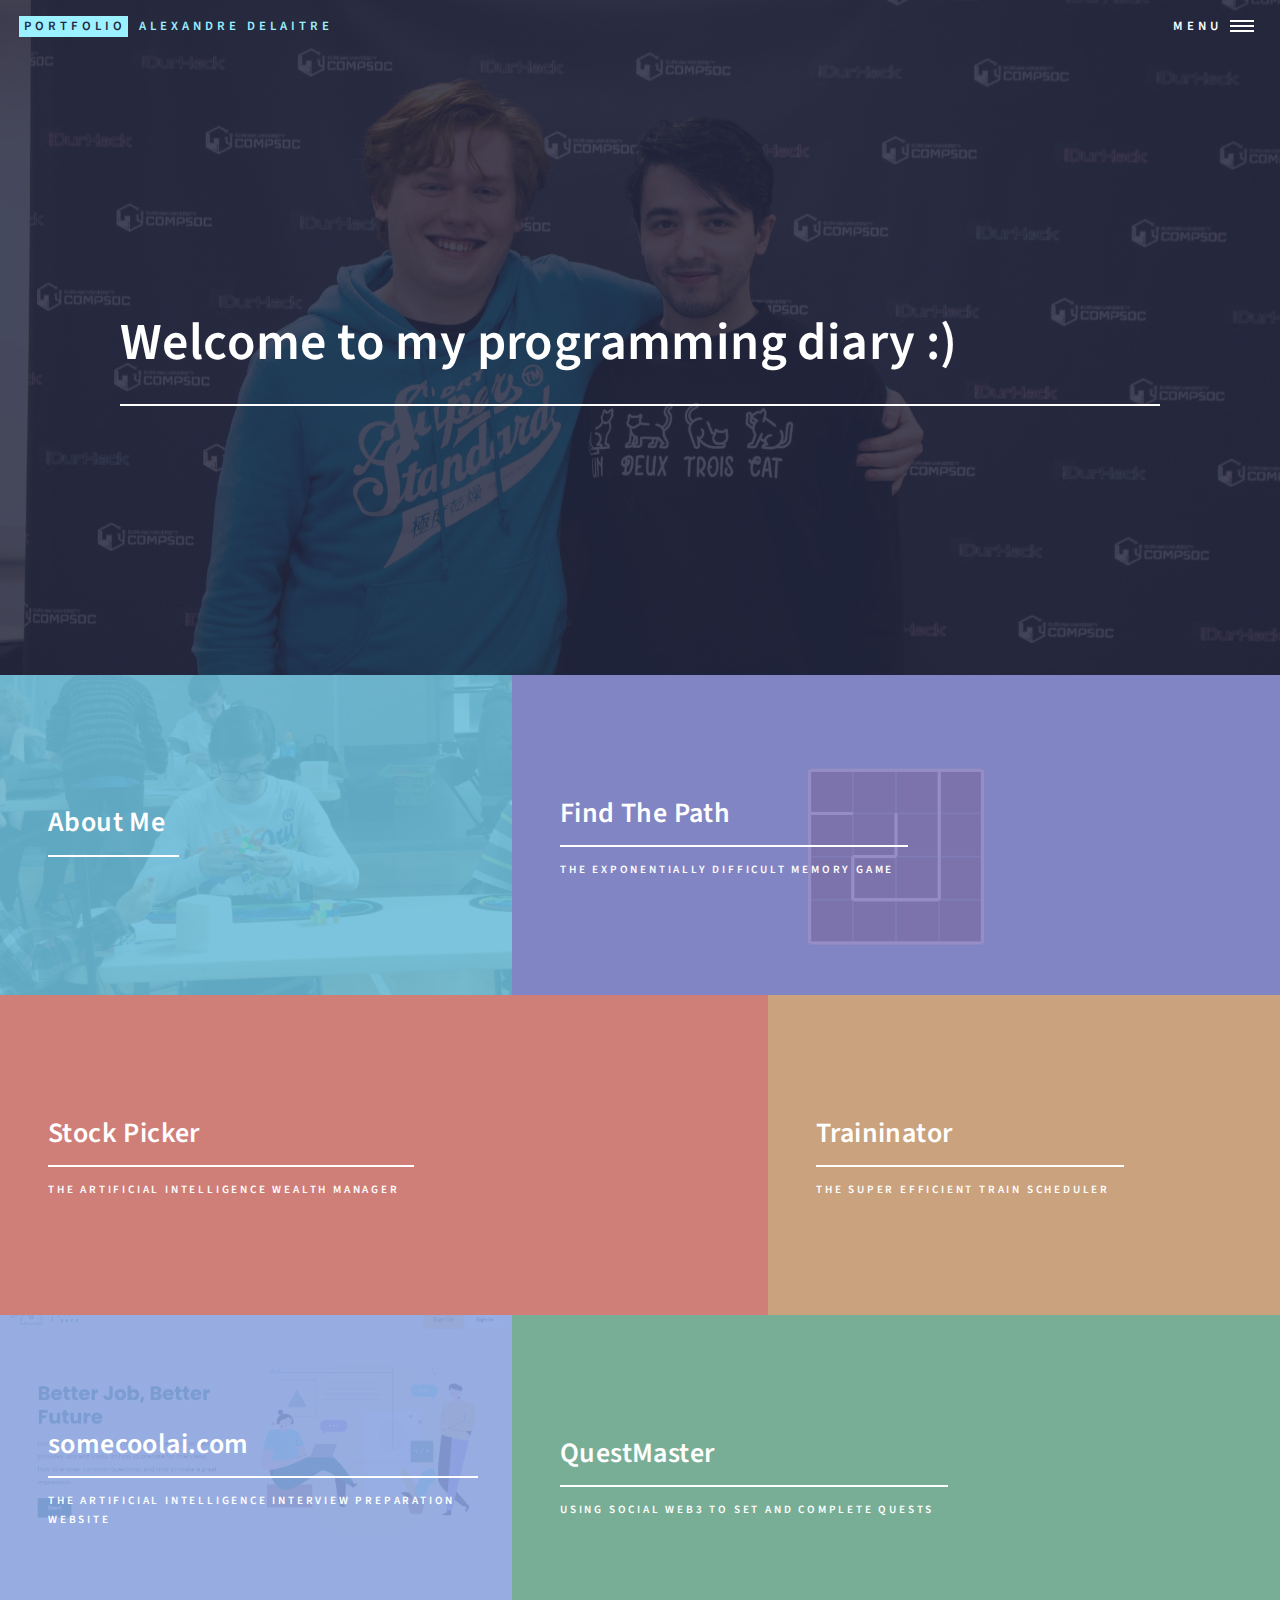
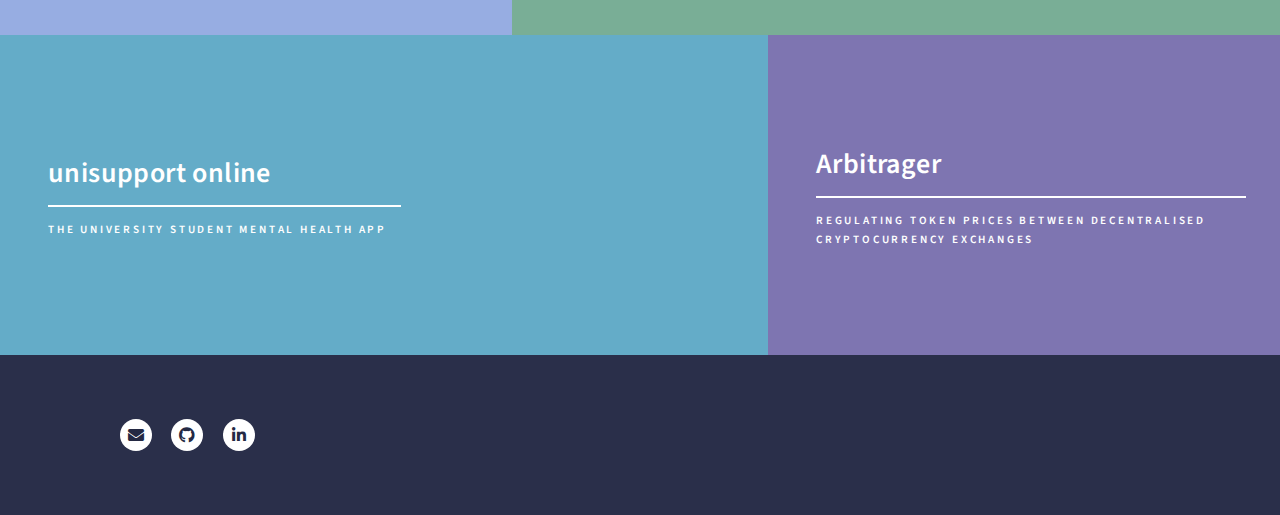
==== commit 7e28d06f: "added somecoolai.com" ====
--- a/index.html
+++ b/index.html
@@ -82,19 +82,20 @@
 										<img src="images/.jpg" alt="" />
 									</span>
 									<header class="major">
-										<h3><a href=".html" class="link">somecoolai.com</a></h3>
-										<p>The Artificial Intelligence Interview Preparation Website</p>
+										<h3><a href=".html" class="link">Traininator</a></h3>
+										<p>The super efficient train scheduler</p>
 									</header>
 								</article>
 								<article>
 									<span class="image">
-										<img src="images/.jpg" alt="" />
+										<img src="images/somecoolai.JPG" alt="" />
 									</span>
 									<header class="major">
-										<h3><a href=".html" class="link">Traininator</a></h3>
-										<p>The super efficient train scheduler</p>
+										<h3><a href="somecoolai.html" class="link">somecoolai.com</a></h3>
+										<p>The Artificial Intelligence Interview Preparation Website</p>
 									</header>
 								</article>
+
 								<article>
 									<span class="image">
 										<img src="images/.jpg" alt="" />
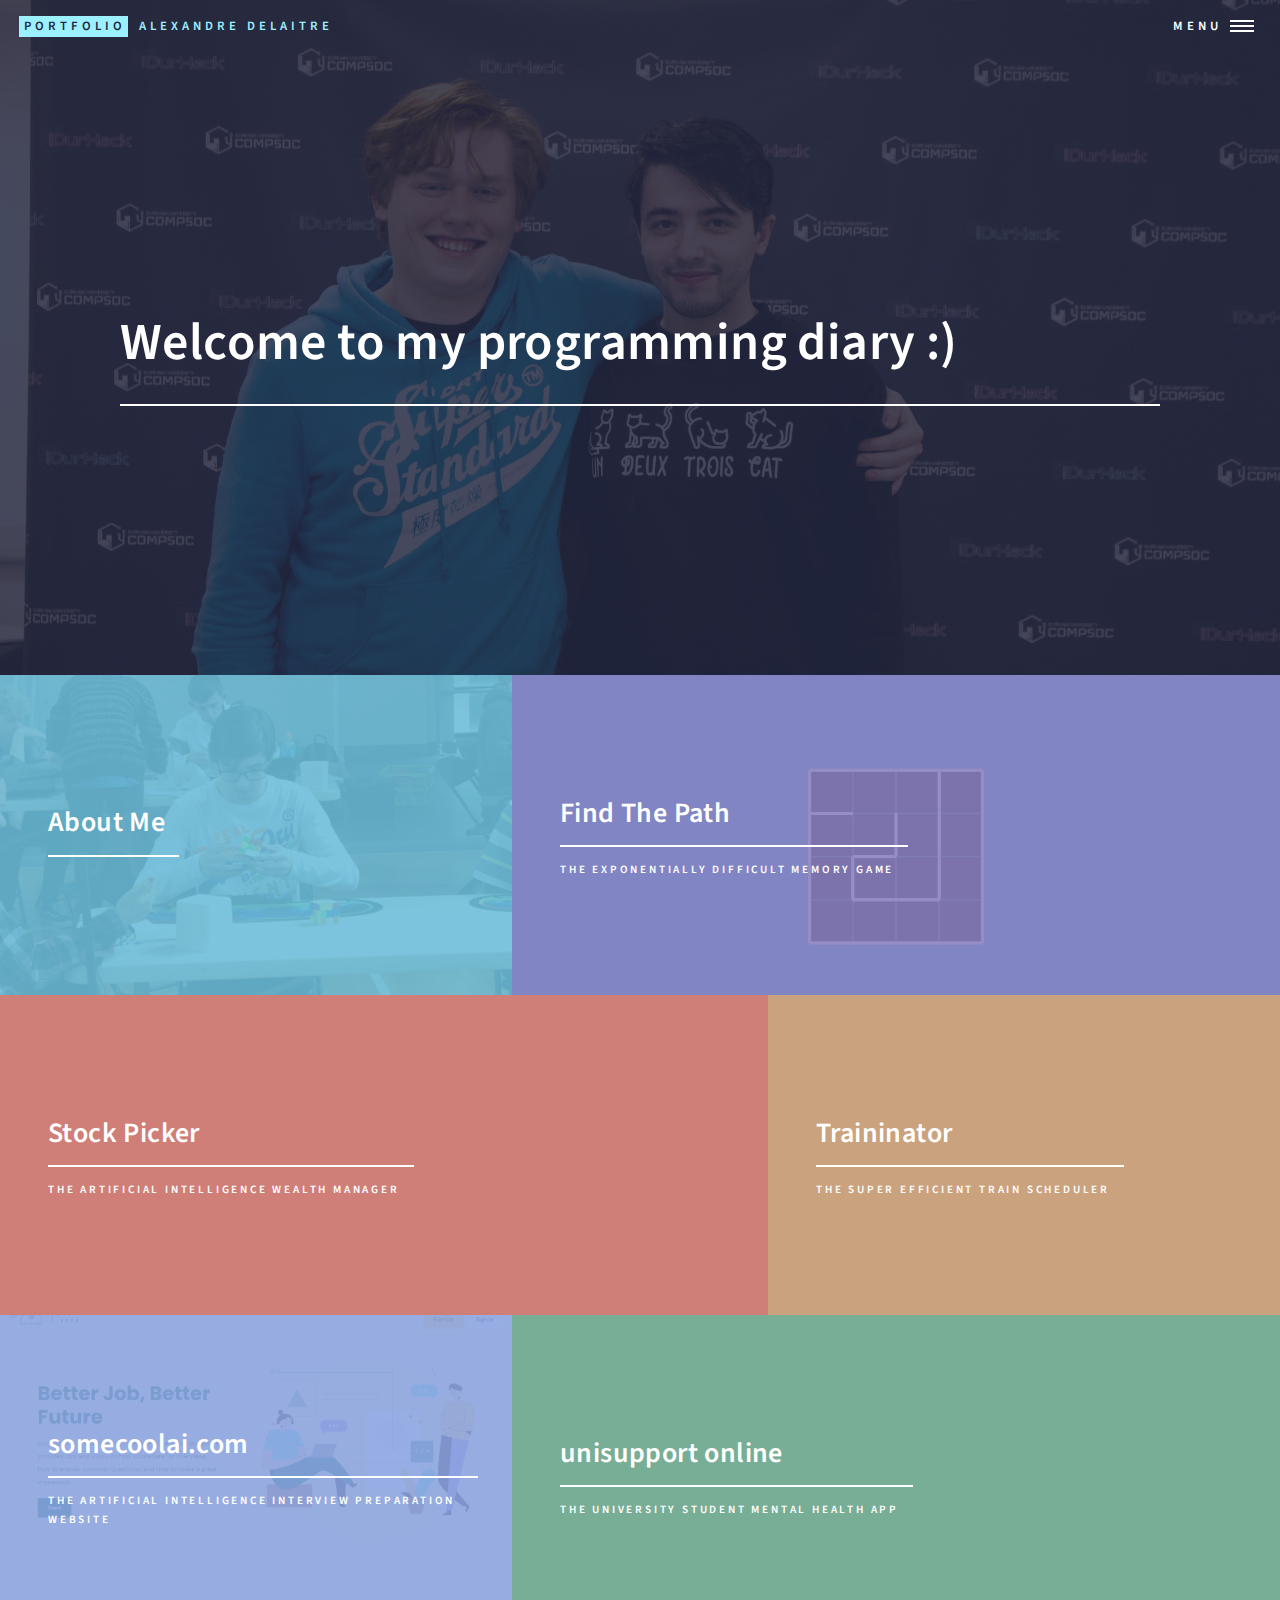
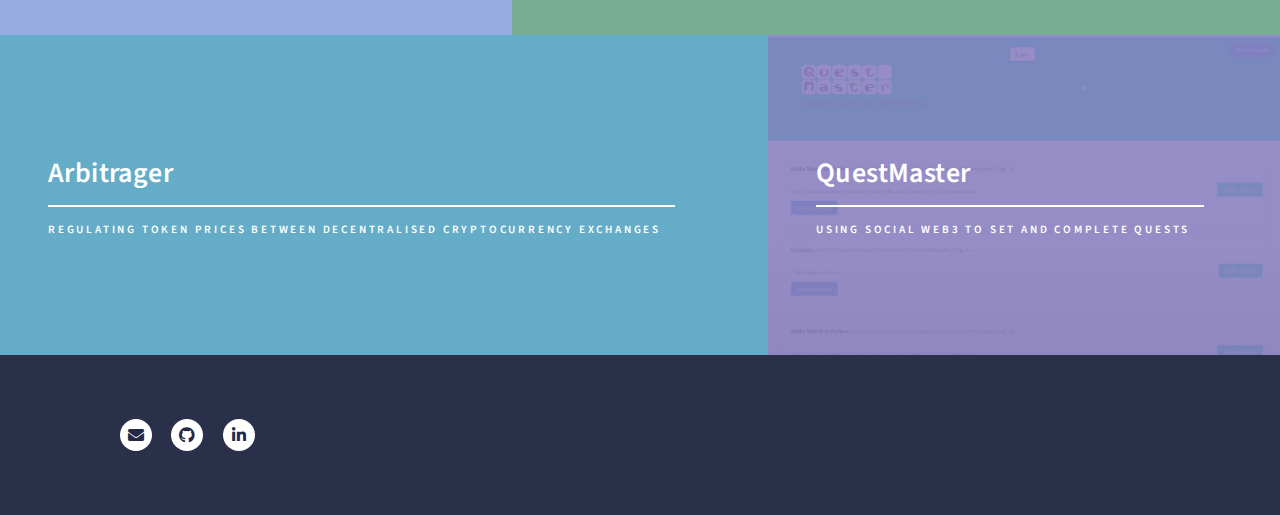
==== commit ff5f74c4: "added deso" ====
--- a/index.html
+++ b/index.html
@@ -96,14 +96,7 @@
 									</header>
 								</article>
 
-								<article>
-									<span class="image">
-										<img src="images/.jpg" alt="" />
-									</span>
-									<header class="major">
-										<h3><a href=".html" class="link">QuestMaster</a></h3>
-										<p>Using Social Web3 to set and complete quests</p>
-									</header>
+								
 								</article>
 								<article>
 									<span class="image">
@@ -123,6 +116,14 @@
 										<p>Regulating token prices between decentralised Cryptocurrency exchanges</p>
 									</header>
 								</article>
+								<article>
+									<span class="image">
+										<img src="images/questmaster.JPG" alt="" />
+									</span>
+									<header class="major">
+										<h3><a href="questmaster.html" class="link">QuestMaster</a></h3>
+										<p>Using Social Web3 to set and complete quests</p>
+									</header>
 							</section>
 
 
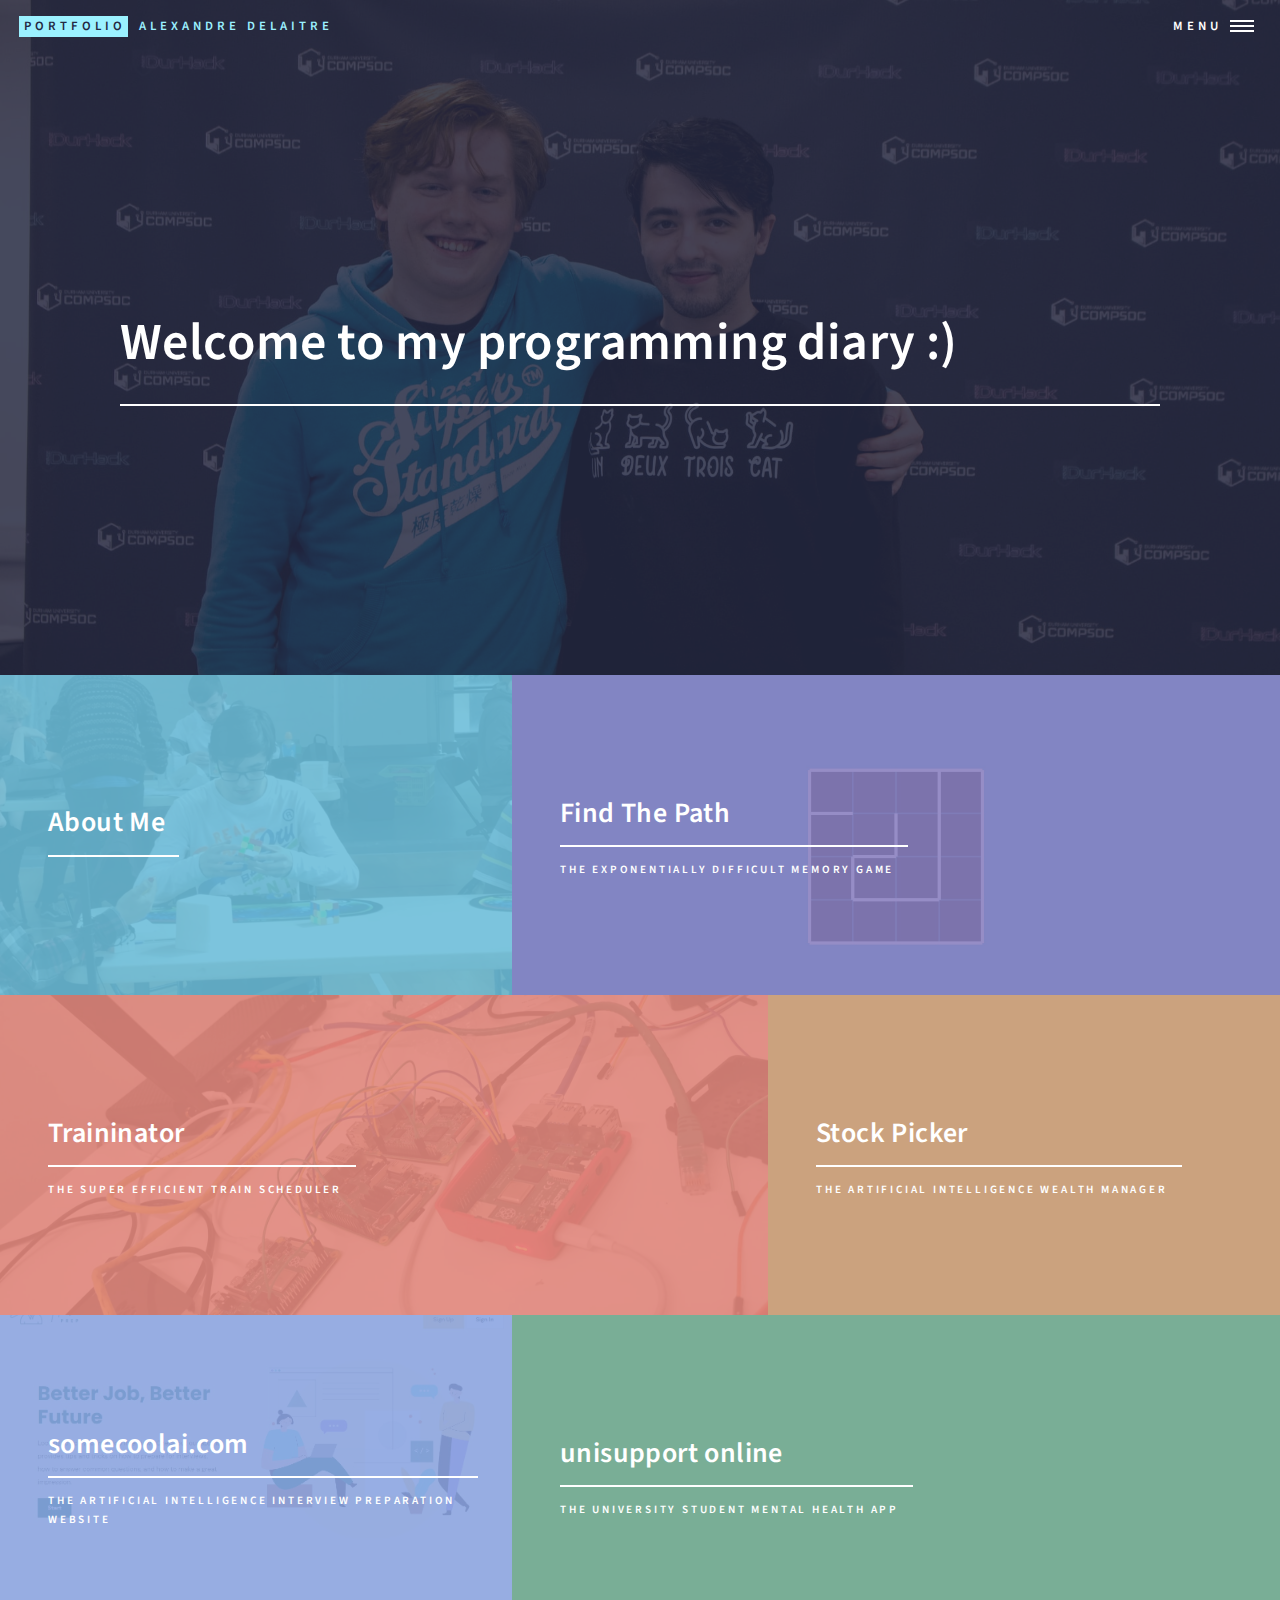
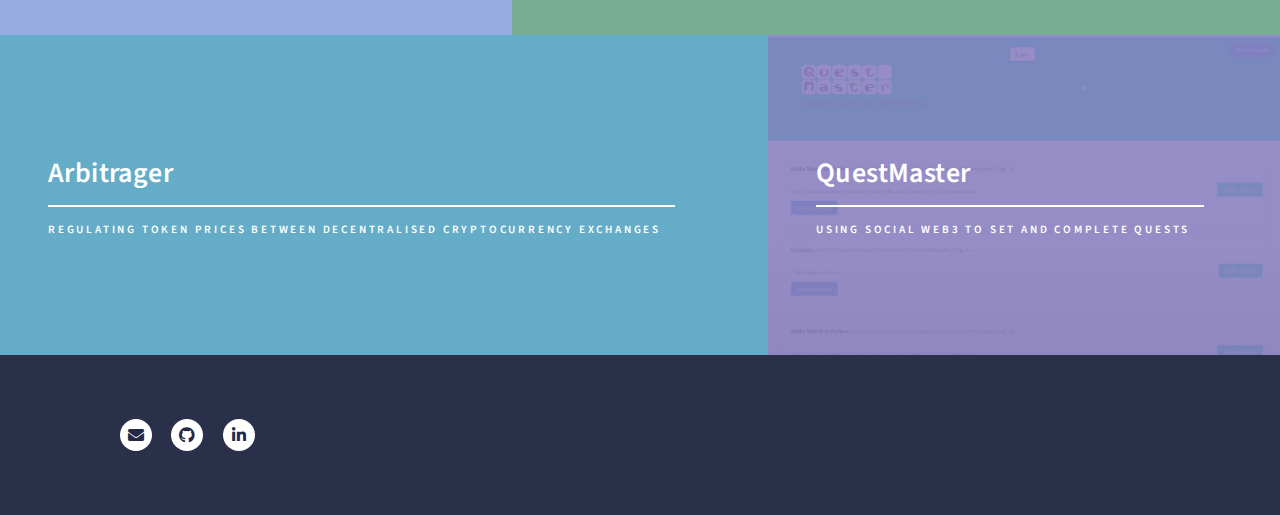
==== commit 4063764c: "added traininator" ====
--- a/index.html
+++ b/index.html
@@ -70,6 +70,15 @@
 								</article>
 								<article>
 									<span class="image">
+										<img src="images/traininator.jpg" alt="" />
+									</span>
+									<header class="major">
+										<h3><a href="traininator.html" class="link">Traininator</a></h3>
+										<p>The super efficient train scheduler</p>
+									</header>
+								</article>
+								<article>
+									<span class="image">
 										<img src="images/.jpg" alt="" />
 									</span>
 									<header class="major">
@@ -77,15 +86,7 @@
 										<p>The Artificial Intelligence Wealth Manager</p>
 									</header>
 								</article>
-								<article>
-									<span class="image">
-										<img src="images/.jpg" alt="" />
-									</span>
-									<header class="major">
-										<h3><a href=".html" class="link">Traininator</a></h3>
-										<p>The super efficient train scheduler</p>
-									</header>
-								</article>
+								
 								<article>
 									<span class="image">
 										<img src="images/somecoolai.JPG" alt="" />
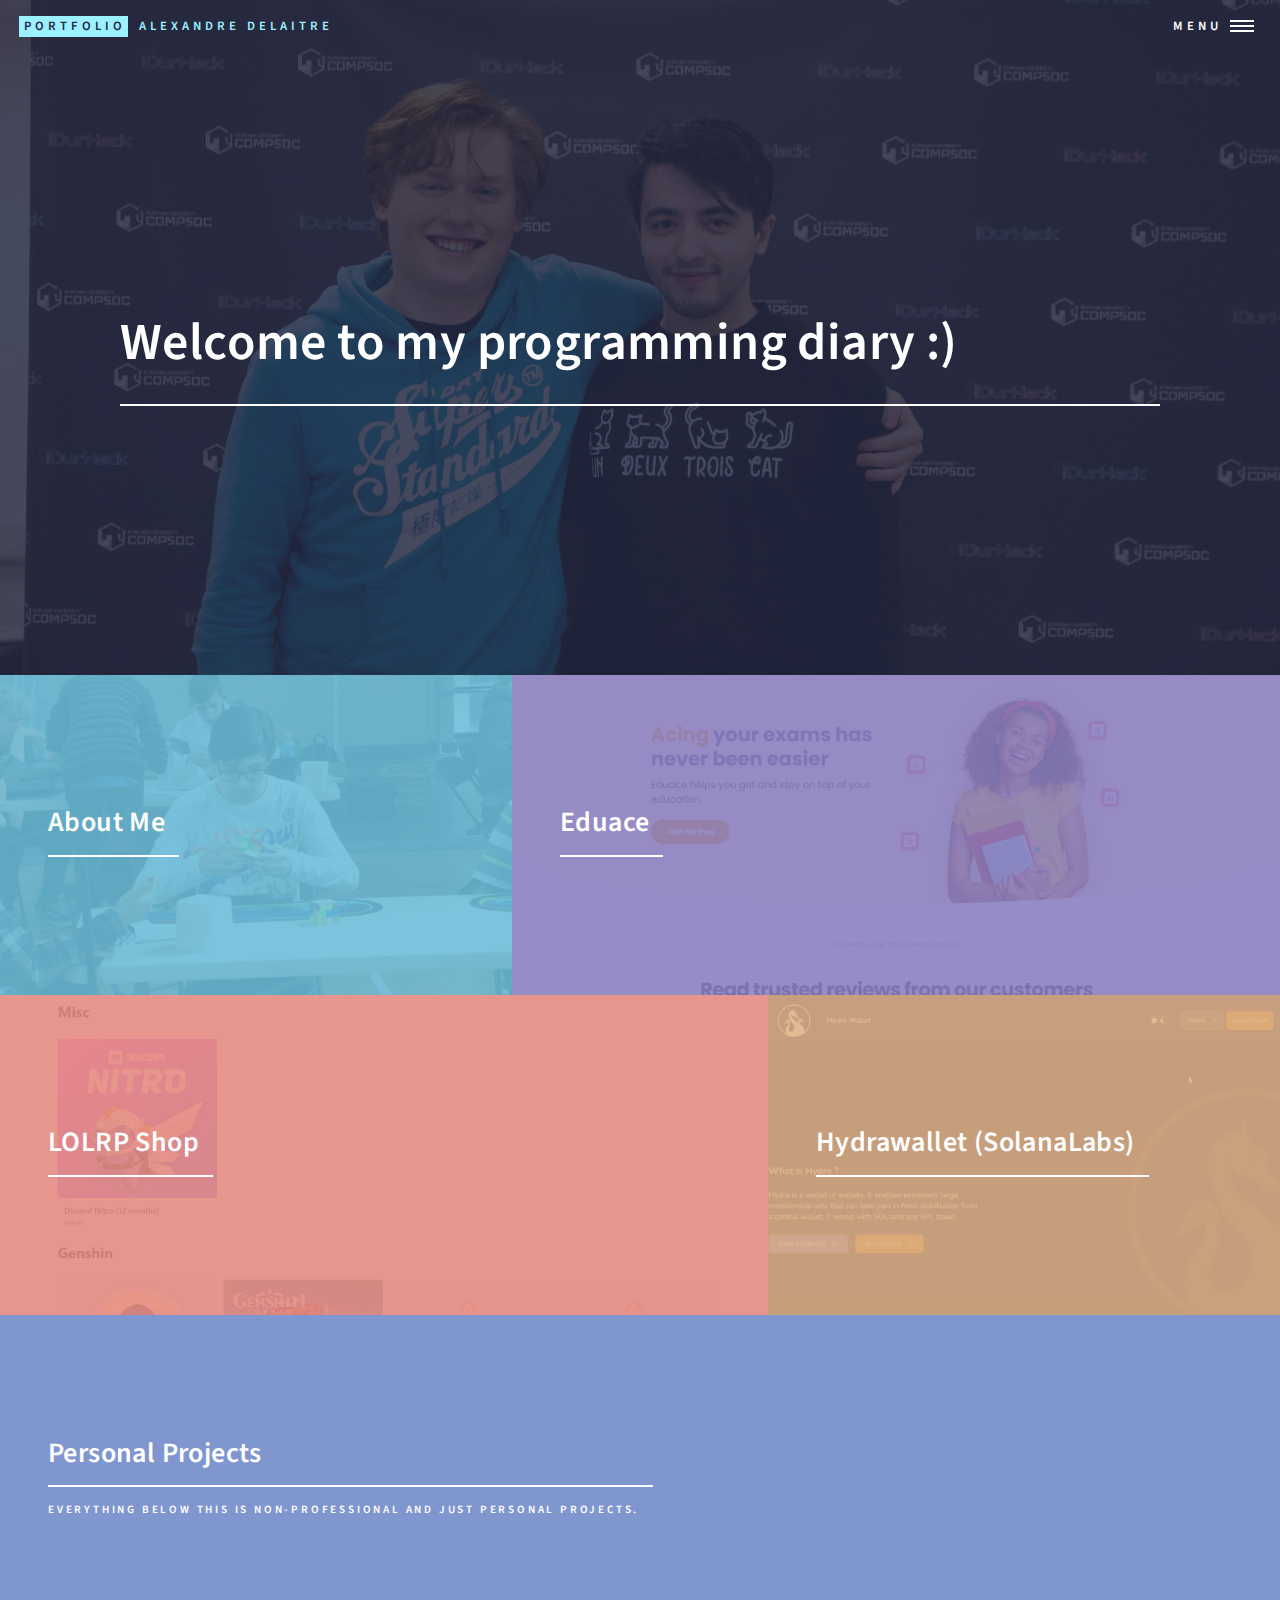
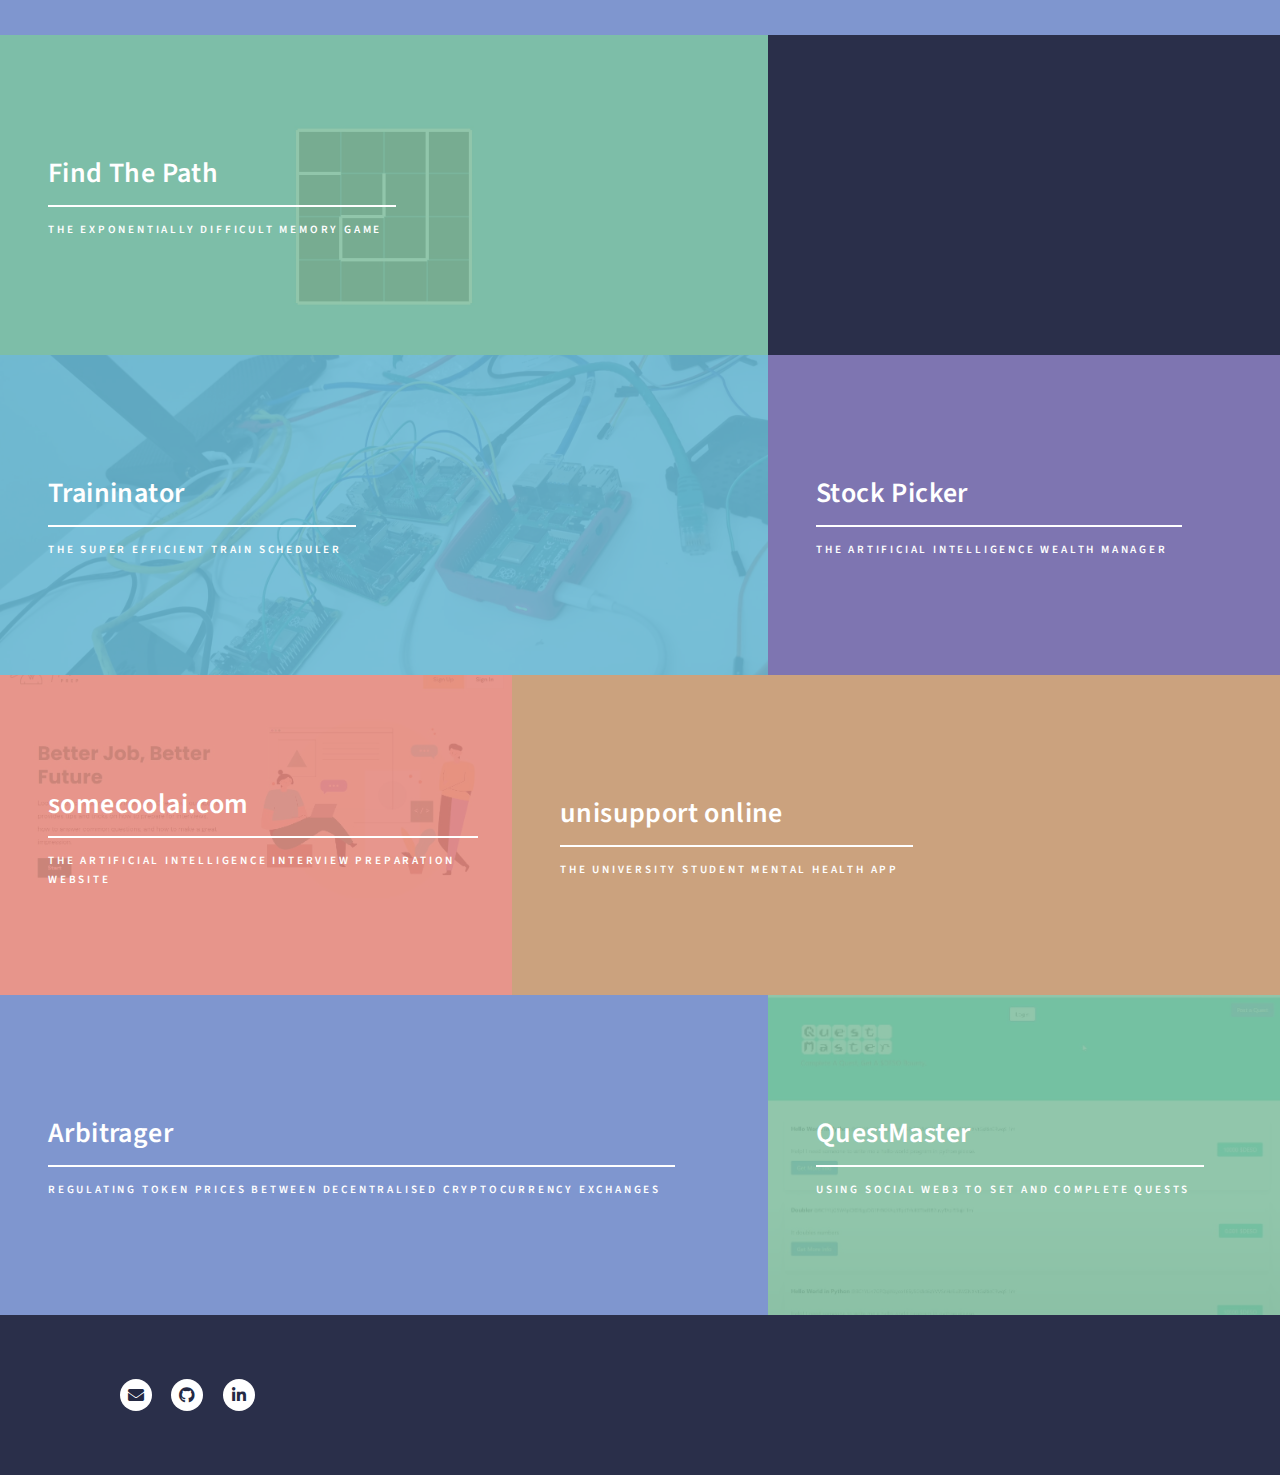
==== commit e2ebab15: "update" ====
--- a/index.html
+++ b/index.html
@@ -59,6 +59,41 @@
 										<h3><a href="aboutme.html" class="link">About Me</a></h3>
 									</header>
 								</article>
+								<article>
+									<span class="image">
+										<img src="images/eduace-index.png" alt="" />
+									</span>
+									<header class="major">
+										<h3><a href="eduace.html" class="link">Eduace</a></h3>
+									</header>
+								</article>
+								<article>
+									<span class="image">
+										<img src="images/lolrpshop.png" alt="" />
+									</span>
+									<header class="major">
+										<h3><a href="lolrpshop.html" class="link">LOLRP Shop</a></h3>
+									</header>
+								</article>
+								<article>
+									<span class="image">
+										<img src="images/hydrawallet.png" alt="" />
+									</span>
+									<header class="major">
+										<h3><a href="hydrwallet.html" class="link">Hydrawallet (SolanaLabs)</a></h3>
+									</header>
+								</article>
+
+								<article style="width:100%">
+									<span class="image">
+										<img src="images/.png" alt="" />
+									</span>
+									<header class="major">
+										<h3>Personal Projects</h3>
+										<p>Everything below this is non-professional and just personal projects.</p>
+									</header>
+								</article>
+
 								<article>
 									<span class="image">
 										<img src="images/findthepathlevel.JPG" alt="" />
